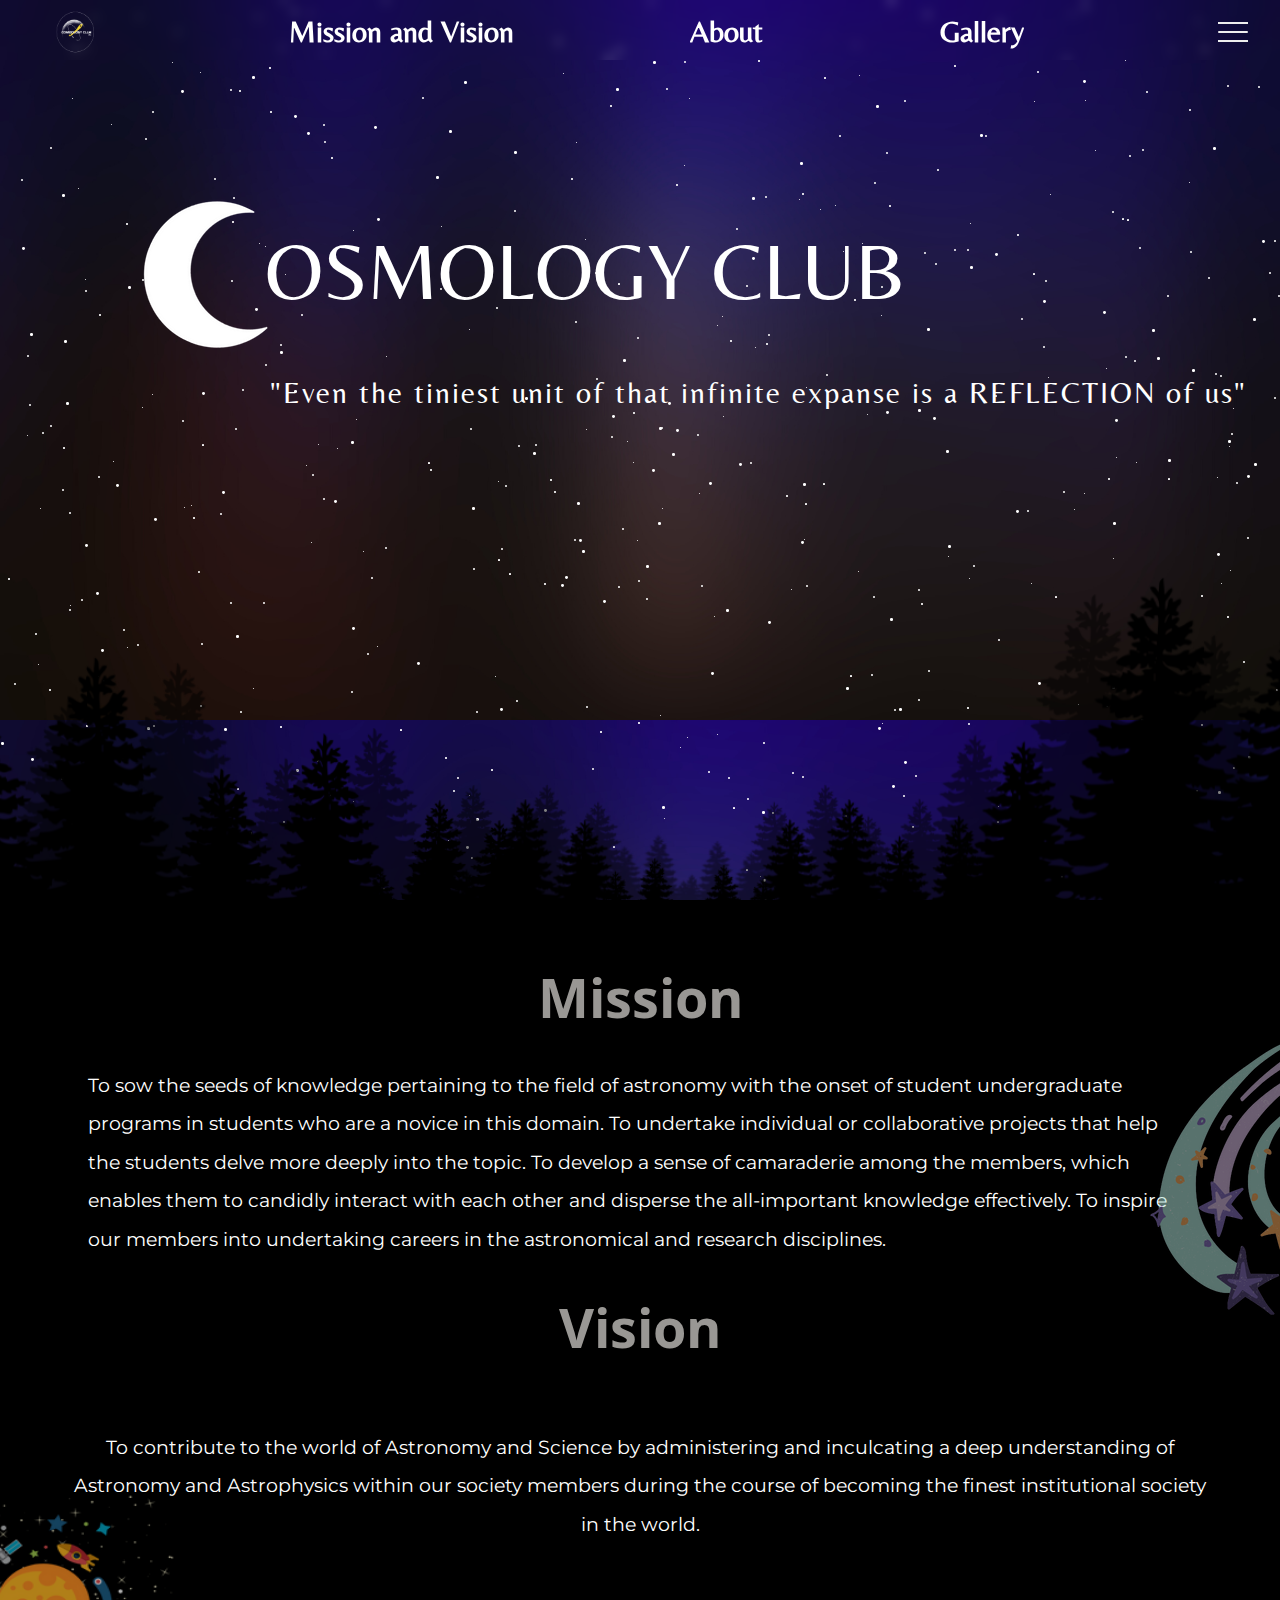
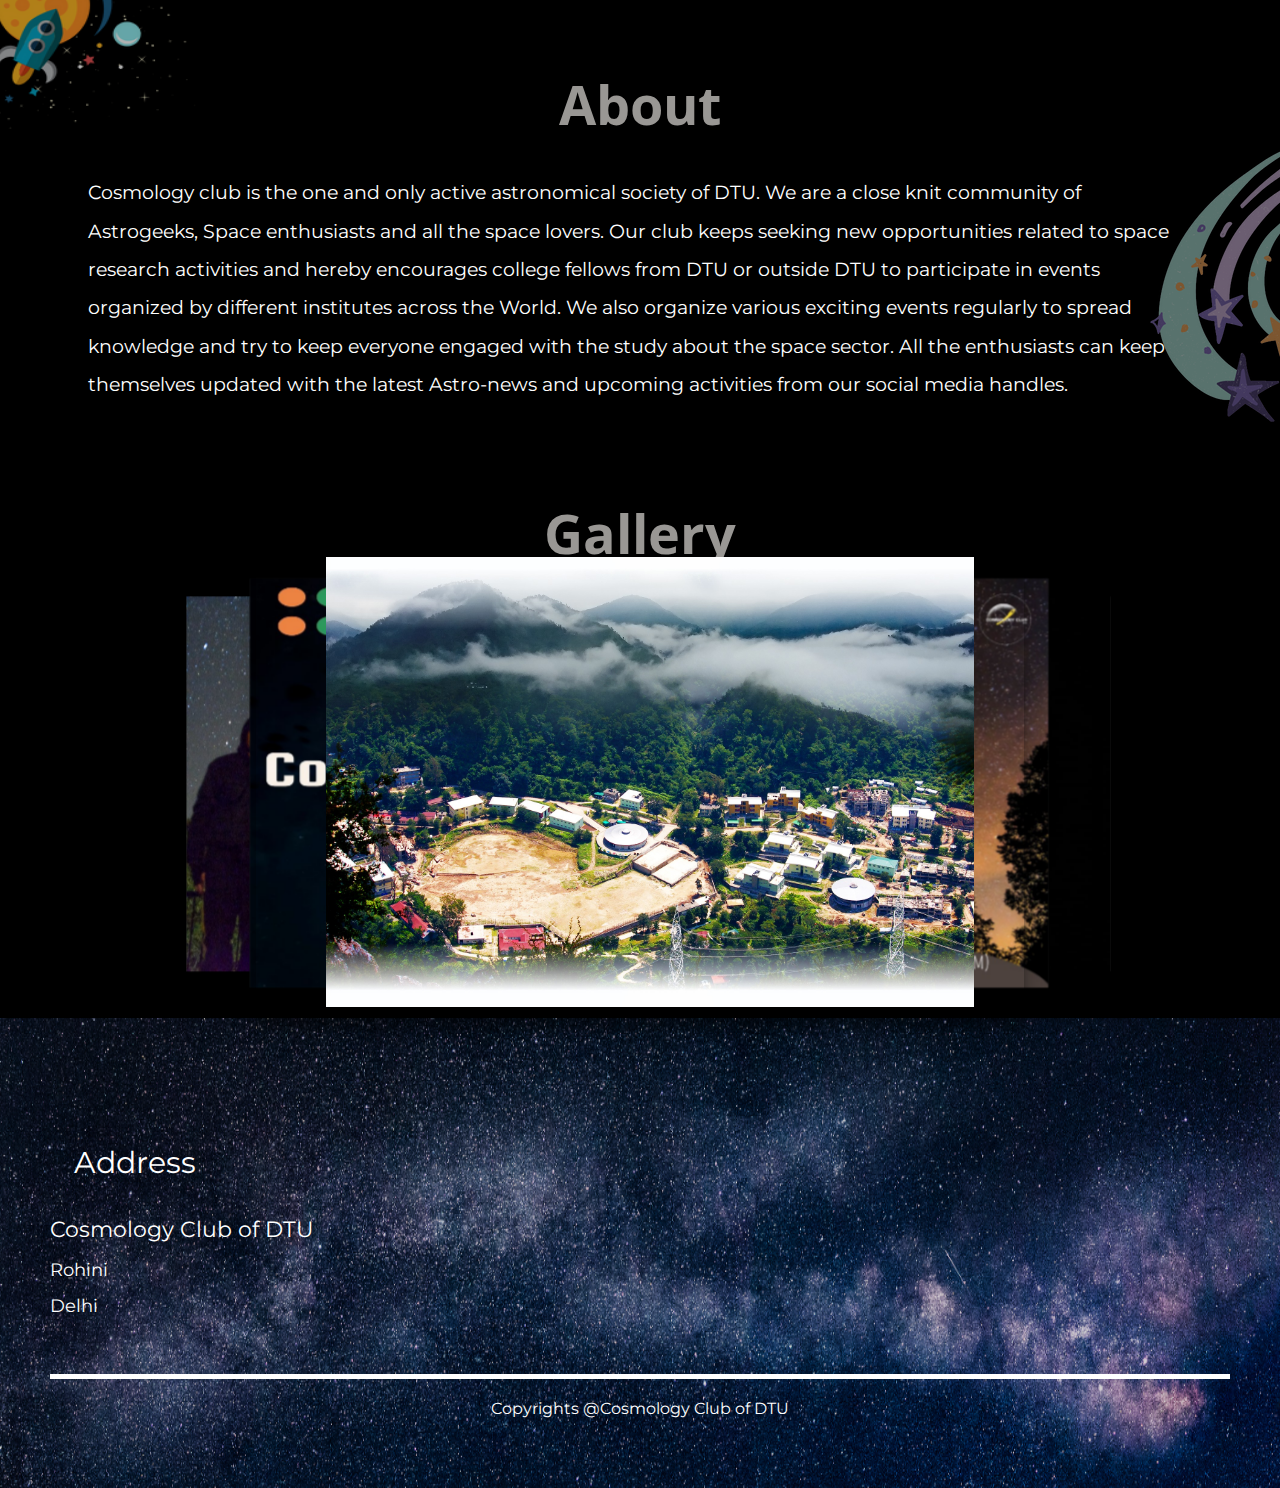
==== index.html @ 3a29d408 "Made Events Page Responsive" ====
<!DOCTYPE html>

<html lang="en">

<head>
  <meta charset="UTF-8" />
  <meta http-equiv="X-UA-Compatible" content="IE=edge" />
  <meta name="viewport" content="width=device-width, initial-scale=1.0" />
  <title>Home Page</title>
  <link rel="stylesheet" href="home.css" />
  <link rel="stylesheet" href="css/rocket.css" />
  <link rel="stylesheet" href="https://cdnjs.cloudflare.com/ajax/libs/font-awesome/6.0.0-beta3/css/all.min.css"
    integrity="sha512-Fo3rlrZj/k7ujTnHg4CGR2D7kSs0v4LLanw2qksYuRlEzO+tcaEPQogQ0KaoGN26/zrn20ImR1DfuLWnOo7aBA=="
    crossorigin="anonymous" referrerpolicy="no-referrer" />
  <link rel="stylesheet" href="css/hover.css" />
  <link rel="stylesheet" href="css/gallery.css" />
</head>

<body>
  <div class="navbar">
    <div class="menu">
      <img class="image" src="images/logo.png" alt="" />
      <ul class="subnav s1" id="primary">
        <li><a href="#MAV">Mission and Vision</a></li>
      </ul>
      <ul class="subnav s2" id="primary">
        <li><a href="#About">About</a></li>
      </ul>
      <ul class="subnav s3" id="primary">
        <li><a href="#gallery">Gallery</a></li>
      </ul>
      <a href="#Winnners" class="subnav s4">
        <ul class="subnav s4" id="primary">
          <li><a href="#Winners">Winners</a></li>
        </ul>
      </a>
      <div class="hamburger-menu">
        <div class="bar"></div>
      </div>
    </div>
  </div>


  <div class="container">
    <div class="main-container">
      <div class="main">
        <!-- Header -->

        <header>
          <div class="overlay">
            <div class="inner">
              <div class="scene">
                <div class="moon">
                  <div class="innerbox">
                    <img src="images/moon.png" class="moonimg" />
                    <div class="name">OSMOLOGY CLUB</div>
                  </div>
                  <div class="tagline">
                    "Even the tiniest unit of that infinite expanse is a
                    <span>REFLECTION</span> of us"
                  </div>
                </div>
                <img src="images/forest.png" class="forest" />
              </div>
            </div>
          </div>
        </header>

        <div class="mainbody">
          <!-- Mission and Vision -->
          <div class="MAV" id="MAV">
            <div class="mav-container">
              <div class="Mission">
                <center>
                  <h1 class="H1">Mission</h1>
                </center>
                <div class="outer">
                  <div class="star-trails">
                    <img src="images/Star Trails.png" />
                  </div>
                  <div class="structure">
                    <div class="row1">
                      <p>
                        To sow the seeds of knowledge pertaining to the field
                        of astronomy with the onset of student undergraduate
                        programs in students who are a novice in this domain.
                        To undertake individual or collaborative projects that
                        help the students delve more deeply into the topic. To
                        develop a sense of camaraderie among the members,
                        which enables them to candidly interact with each
                        other and disperse the all-important knowledge
                        effectively. To inspire our members into undertaking
                        careers in the astronomical and research disciplines.
                      </p>
                    </div>
                  </div>
                </div>
              </div>
              <div class="Vision">
                <center>
                  <h1 class="H1">Vision</h1>
                </center>
                <div class="outer">
                  <div class="system">
                    <img src="images/system.png" />
                  </div>
                  <div class="structure">
                    <div class="row1">
                      <p>
                        <center class="vision-p">
                          To contribute to the world of Astronomy and Science
                          by administering and inculcating a deep
                          understanding of Astronomy and Astrophysics within
                          our society members during the course of becoming
                          the finest institutional society in the world.
                        </center>
                      </p>
                    </div>
                  </div>
                </div>
              </div>
            </div>
          </div>

          <!-- About -->

          <div id="About" class="about">
            <center>
              <h1 class="H1">About</h1>
            </center>

            <div class="outer">
              <div class="star-trails">
                <img src="images/Star Trails.png" alt="" />
              </div>
              <div class="structure">
                <div class="row1">
                  <p>
                    Cosmology club is the one and only active astronomical
                    society of DTU. We are a close knit community of
                    Astrogeeks, Space enthusiasts and all the space lovers.
                    Our club keeps seeking new opportunities related to space
                    research activities and hereby encourages college fellows
                    from DTU or outside DTU to participate in events organized
                    by different institutes across the World. We also organize
                    various exciting events regularly to spread knowledge and
                    try to keep everyone engaged with the study about the
                    space sector. All the enthusiasts can keep themselves
                    updated with the latest Astro-news and upcoming activities
                    from our social media handles.
                  </p>
                </div>
              </div>
            </div>
          </div>

          <!-- Gallery -->
          <div class="gallery" id="gallery">
            <center>
              <h1 class="H1">Gallery</h1>
            </center>
            <section id="slider">
              <input type="radio" name="slider" id="s1" />
              <input type="radio" name="slider" id="s2" />
              <input type="radio" name="slider" id="s3" checked />
              <input type="radio" name="slider" id="s4" />
              <input type="radio" name="slider" id="s5" />
              <input type="radio" name="slider" id="s6" />

              <label for="s1" id="slide1">
                <div class="img-container">
                  <div class="box">
                    <img src="images/groupMembers.jpg" height="100%" width="100%" />
                    <div class="content">
                      <div class="wrap">
                        <a href="events.html#skyGrazing" style="text-decoration: none; color:white">
                          <h1>Night Sky Excursion</h1>
                          <p>
                            The club organized a night sky excursion to Sariska.
                          </p>
                        </a>
                      </div>
                    </div>
                  </div>
                </div>
              </label>
              <label for="s2" id="slide2">
                <a>
                  <div class="img-container">
                    <div class="box">
                      <img src="images/cosmicConclave.jpg" height="100%" width="100%" />

                      <div class="content">

                        <div class="wrap">
                          <a href="events.html#past" style="text-decoration: none; color:white">
                            <h1>Cosmic Conclave</h1>
                            <p>
                              A 2 day event that was organized by the club to gather space lovers on the same line, to
                              do various activities for fun. And it also aimed to provide an open window for interaction
                              with researchers in this field to do the exchange of thoughts with each other.
                            </p>
                          </a>
                        </div>

                      </div>
                    </div>
                  </div>
              </label>
              <label for="s3" id="slide3">
                <div class="img-container">
                  <div class="box">
                    <img src="images/estrella.jpg" height="100%" width="100%" />
                    <div class="content">
                      <div class="wrap">
                        <a href="achievements.html" style="text-decoration: none; color:white">
                          <h1>ASTRAX 2021 IIT MANDI</h1>
                          <ul>
                            <li>
                              <p>
                                Sunistha Nangal secured First rank in Estrella, a blog writing competition of Astrax
                                2021.
                              </p>
                            </li>
                            <li>
                              <p>
                                Parth Singh was second runner up in Shootong Star, a photography competition of Astrax
                                2021.
                              </p>
                            </li>
                          </ul>
                        </a>
                      </div>
                    </div>
                  </div>
                </div>
              </label>
              <label for="s4" id="slide4">
                <div class="img-container">
                  <div class="box">
                    <img src="images/astraLens.jpg" height="100%" width="100%" />
                    <div class="content">
                      <div class="wrap">
                        <a href="events.html#current" style="text-decoration: none; color:white">
                          <h1>Astra Lens</h1>
                          <p>
                            A photography competition in which 200 students participated from 30 different colleges
                            across country.
                          </p>
                        </a>
                      </div>
                    </div>
                  </div>
                </div>
              </label>
              <label for="s5" id="slide5">
                <div class="img-container">
                  <div class="box">
                    <img src="images/moonbanner.jpg#moon" height="100%" width="100%" />
                    <div class="content">
                      <div class="wrap">
                        <a href="archive.html" style="text-decoration: none; color:white">
                          <h1>Archive</h1>
                          <p>
                            Take a look at our amazing clicks from our lens.
                          </p>
                        </a>
                      </div>
                    </div>
                  </div>
                </div>
              </label>

              <!-- <label for="s6" id="slide6">
                <div class="img-container">
                  <div class="box">
                    <img src="images/groupMembers.jpg" height="100%" width="100%" />
                    <div class="content">
                      <div class="wrap">
                        <a href="events.html#skyGrazing" style="text-decoration: none; color:white">
                          <h1>Night Sky</h1>
                          <p>
                            The club organized a night sky excursion to Sariska.
                          </p>
                        </a>
                      </div>
                    </div>
                  </div>
                </div>
              </label> -->

            </section>
          </div>
          <!-- Winners -->

          <div class="winners"></div>

          <!-- Footer -->

          <footer>
            <div class="foot">
              <div class="ftext">
                <a href="#location" style="color: #fff" target="_blank"><i class="fas fa-map-marker-alt fa-2x"></i></a>
                &nbsp;&nbsp; Address
                <div class="fhead">Cosmology Club of DTU</div>
                <div class="fsub">Rohini</div>
                <div class="fsub">Delhi</div>
              </div>
              <div class="Icons">
                <span>
                  <a href="mailto:cosmologyclub.dtu.ac.in" target="_blank" style="color: #fff"><i
                      class="far fa-envelope fa-3x"></i></a>
                  &nbsp; &nbsp;
                  <a href="https://discord.gg/2N8pTMVm" target="_blank" style="color: #fff"><i
                      class="fab fa-discord fa-3x"></i></a>
                  &nbsp; &nbsp;
                  <a href="https://chat.whatsapp.com/DXLnh8uiLU25kd8igDD0EN" target="_blank" style="color: #fff"><i
                      class="fab fa-whatsapp fa-3x"></i></a>
                  &nbsp; &nbsp;
                  <a href="https://www.linkedin.com/company/celestial-flare/" target="_blank" style="color: #fff"><i
                      class="fab fa-linkedin fa-3x"></i></a>
                  &nbsp; &nbsp;
                  <a href="https://www.instagram.com/cosmologyclub.dtu/" target="_blank" style="color: #fff"><i
                      class="fab fa-instagram fa-3x"></i></a>
                </span>
              </div>
            </div>
            <div class="endtext">
              <center>Copyrights @Cosmology Club of DTU</center>
            </div>
          </footer>
        </div>
      </div>
      <div class="shadow one"></div>
      <div class="shadow two"></div>
    </div>

    <div class="links">
      <ul>
        <li>
          <a href="#" class="home">Home</a>
        </li>
        <li>
          <a href="events.html">Events</a>
        </li>
        <li>
          <a href="achievements.html">Achievements</a>
        </li>

        <li>
          <a href="archive.html">Archive</a>
        </li>
        <li>
          <a href="team.html" class="team">Team</a>
        </li>
      </ul>
    </div>
  </div>

  <script src="js/home.js"></script>
  <script src="js/script.js"></script>
  <script src="js/gallery.js"></script>
</body>

</html>
---- home.css ----
@import url("https://fonts.googleapis.com/css2?family=Montserrat:ital,wght@0,100;0,200;0,300;0,400;0,500;0,600;0,700;0,800;0,900;1,100;1,200;1,300;1,400;1,500;1,600;1,700;1,800;1,900&display=swap");
@import url("https://fonts.googleapis.com/css2?family=Belleza&family=Montserrat:ital,wght@0,100;0,200;0,300;0,400;0,500;0,600;0,700;0,800;0,900;1,100;1,200;1,300;1,400;1,500;1,600;1,700;1,800;1,900&display=swap");
@import url("https://fonts.googleapis.com/css2?family=Open+Sans:wght@800&display=swap");
@import url("https://fonts.googleapis.com/css2?family=Montserrat:wght@500&family=Open+Sans:wght@800&display=swap");
* {
  margin: 0;
  padding: 0;
  box-sizing: border-box;
  scroll-behavior: smooth;
}

body {
  font-family: "Montserrat", sans-serif;
}

.container {
  min-height: 100%;
  width: 100%;
  background-color: #1b033b;
  background-image: linear-gradient(135deg, #1a0333 0%, #180525 74%);
  overflow-x: hidden;
  transform-style: preserve-3d;
}

.hamburger-menu {
  height: 4rem;
  width: 3rem;
  cursor: pointer;
  display: flex;
  align-items: center;
  justify-content: flex-end;
  grid-column: span 1;
}

.bar {
  width: 1.9rem;
  height: 1.5px;
  border-radius: 2px;
  background-color: #eee;
  transition: 0.5s;
  position: relative;
}

.bar:before,
.bar:after {
  content: "";
  position: absolute;
  width: inherit;
  height: inherit;
  background-color: #eee;
  transition: 0.5s;
}

.bar:before {
  transform: translateY(-9px);
}

.bar:after {
  transform: translateY(9px);
}

.main {
  position: relative;
  width: 100%;
  left: 0;
  z-index: 5;
  overflow: hidden;
  transform-origin: left;
  transform-style: preserve-3d;
  transition: 0.5s;
}

header {
  min-height: 100vh;
  width: 100%;
  position: relative;
}

.overlay {
  position: absolute;
  width: 100%;
  height: 100%;
  top: 0;
  left: 0;
  background-color: rgba(26, 3, 37, 0.089);
  display: flex;
  justify-content: center;
  align-items: center;
}

/* Navbar */

.subnav {
  font-size: 23px;
  font-family: "Montserrat";
  text-decoration: none;
  color: #fff;
}

.s4{
  display: none;
}

.navbar {
  position: fixed;
  top: 0;
  left: 0;
  width: 100%;
  z-index: 10;
  height: 60px;
  -webkit-backdrop-filter: blur(6px);
  backdrop-filter: blur(6px);
}

.menu {
  width: 100%;
  padding: 0rem 2rem;
  margin: auto;
  display: flex;
  justify-content: space-between;
  align-items: center;
  color: #fff;
}

.image {
  width: 5rem;
  height: 3rem;
}

/* Navbar Finished */

/* 
.navbar.abt .s2 {
    font-weight: 600;
    text-decoration: underline;
} */

/* MAV toggle  */

/* 
.navbar.mav .s1 {
    font-weight: 600;
    text-decoration: underline;
} */

/* MAV toggle finished */

/* Tagline part */

.scene {
  position: relative;
  width: 100vw;
  height: 100vh;
  background-image: url("images/bg\ \(1\).png");
  background-size: 100%;
  background-attachment: fixed;
  overflow: hidden;
}

.innerbox {
  display: flex;
}

.moon {
  display: flex;
  flex-direction: column;
  position: absolute;
  top: 175px;
  left: 120px;
}

.moonimg {
  z-index: 1000;
  animation-name: moon;
  animation-duration: 6s;
  animation-iteration-count: infinite;
}

.name {
  position: relative;
  top: 50px;
  left: -55px;
  font-size: 80px;
  color: #fff;
  font-family: "Belleza", cursive;
}

.tagline {
  position: relative;
  left: 150px;
  color: #fff;
  font-family: "Belleza", cursive;
  font-size: 30px;
  letter-spacing: 2px;
}

.forest {
  position: absolute;
  bottom: -130px;
  left: 0;
  width: 100%;
  z-index: 1000;
  transform: scale(1.2);
}

.scene i {
  position: absolute;
  background: #fff;
  border-radius: 50%;
  animation: animate linear infinite;
}

@keyframes animate {
  0% {
    opacity: 0;
    transform: translateY(0);
  }
  10%,
  90% {
    opacity: 1;
  }
  100% {
    opacity: 0;
    transform: translateY(-100px);
  }
}

@keyframes moon {
  25% {
    transform: rotateZ(15deg);
  }
  75% {
    transform: rotateZ(-15deg);
  }
}

/* Tagline part finish */

/* Mission and Vission */

.MAV {
  width: 100%;
  height: 100%;
  background-color: #000;
  color: #fff;
}

.Mission {
  padding-top: 60px;
}

.Vision {
  /* padding-top: 60px; */
}

.structure {
  width: 100vw;
  display: flex;
  flex-direction: column;
  align-items: center;
  padding-bottom: 0px;
}

.star-trails {
  position: absolute;
  opacity: 0.5;
  right: -70px;
}

.system {
  position: absolute;
  opacity: 0.7;
  left: -100px;
  bottom: 1325px;
}

.system img{
    width: 300px;
    height: 300px;
}

.row1 {
  font-family: "belleza", cursive;
  font-size: 1.2rem;
  padding: 0rem 3.5rem;
}


.img2 {
  width: 300px;
  height: 300px;
  margin: 50px 150px;
}

.H1 {
  font-family: "Open Sans", sans-serif;
  font-size: 54px;
  color: #999794;
}

.H2 {
  font-family: "Montserrat", sans-serif;
  font-family: "Open Sans", sans-serif;
}

.a1,
.a2 {
  width: 300px;
  height: 300px;
}

.a1 {
  transform: rotateZ(25deg) translate(100px, -60px);
}

.a2 {
  transform: rotateZ(-25deg) translate(-150px, -40px);
}

/* Mission and Vision Finish */

/* About */

.about{
    background-color: #000;
    color: white;
    padding-top: 60px;
}

/* About Finish */

/* Gallery */

.gallery{
    background-color: #000;
    color: white;
    padding-top: 60px;
}

/* Gallery Finish */

/* Winners */

/* Winners Finish */

/* Footer */

footer {
  background-image: url("images/space.png");
  background-size: 100vw 100%;
  color: #fff;
  padding: 50px;
}

.foot {
  display: flex;
  justify-content: space-between;
  border-bottom: solid 5px #fff;
}

.Icons {
  margin: 40px 0px;
}

.ftext {
  margin: 50px 0px;
  font-size: 30px;
  line-height: 3;
}

.fhead {
  font-size: 22px;
  line-height: 2;
}

.fsub {
  font-size: 18px;
  line-height: 2;
}

.endtext {
  padding: 20px 0px;
}

/* Footer Finish */

p {
  padding: 2rem 2rem;
  line-height: 2;
  font-family: "Montserrat", sans-serif;
}

.vision-p{
    padding: 0rem 1rem;
    line-height: 2;
    font-family: "Montserrat", sans-serif;
    text-align: center;
}

p span {
  font-weight: 600;
}

.btn {
  margin-top: 1rem;
  padding: 0.6rem 1.8rem;
  background-color: #1179e7;
  border: none;
  border-radius: 25px;
  color: #fff;
  text-transform: uppercase;
  cursor: pointer;
  text-decoration: none;
}

.navbar.active .bar {
  transform: rotate(360deg);
  background-color: transparent;
}

.navbar.active .bar:before {
  transform: translateY(0) rotate(45deg);
}

.navbar.active .bar:after {
  transform: translateY(0) rotate(-45deg);
}

.navbar.active .subnav {
  display: none;
}

.container.active .main {
  animation: main-animation 0.5s ease;
  cursor: pointer;
  transform: perspective(1300px) rotateY(20deg) translateZ(310px) scale(0.5);
}

.container.active .main .mainbody {
  display: none;
}

@keyframes main-animation {
  from {
    transform: translate(0);
  }
  to {
    transform: perspective(1300px) rotateY(20deg) translateZ(310px) scale(0.5);
  }
}

.links {
  position: absolute;
  width: 30%;
  right: 0;
  top: 0;
  height: 100vh;
  z-index: 2;
  display: flex;
  justify-content: center;
  align-items: center;
}

ul {
  list-style: none;
}

.links a {
  text-decoration: none;
  color: #eee;
  padding: 0.7rem 0;
  display: inline-block;
  font-size: 1.1 rem;
  font-weight: 300;
  text-transform: uppercase;
  letter-spacing: 1px;
  font-family: "montserrat", sans-serif;
  transition: 0.3s;
  opacity: 0;
  transform: translateY(10px);
  animation: hide 0.5s forwards ease;
}

.links a:hover {
  color: #1179e7;
}

.container.active .links a {
  animation: appear 0.5s forwards ease 0.2s;
}

@keyframes appear {
  from {
    opacity: 0;
    transform: translateY(10px);
  }
  to {
    opacity: 1;
    transform: translateY(0);
  }
}

@keyframes hide {
  from {
    opacity: 1;
    transform: translateY(0);
  }
  to {
    opacity: 0;
    transform: translateY(10px);
  }
}

.shadow {
  position: absolute;
  width: 100%;
  height: 100vh;
  top: 0;
  left: 0;
  transform-style: preserve-3d;
  transform-origin: left;
  transition: 0.5s;
  background-color: white;
}

.shadow.one {
  z-index: -1;
  opacity: 0.15;
}

.shadow.two {
  z-index: -2;
  opacity: 0.1;
}

.container.active .shadow.one {
  animation: shadow-one 0.6s ease-out;
  transform: perspective(1300px) rotateY(20deg) translateZ(215px) scale(0.5);
}

@keyframes shadow-one {
  0% {
    transform: translate(0);
  }
  5% {
    transform: perspective(1300px) rotateY(20deg) translateZ(310px) scale(0.5);
  }
  100% {
    transform: perspective(1300px) rotateY(20deg) translateZ(215px) scale(0.5);
  }
}

.container.active .shadow.two {
  animation: shadow-two 0.6s ease-out;
  transform: perspective(1300px) rotateY(20deg) translateZ(120px) scale(0.5);
}

@keyframes shadow-two {
  0% {
    transform: translate(0);
  }
  20% {
    transform: perspective(1300px) rotateY(20deg) translateZ(310px) scale(0.5);
  }
  100% {
    transform: perspective(1300px) rotateY(20deg) translateZ(120px) scale(0.5);
  }
}

.container.active .main:hover + .shadow.one {
  transform: perspective(1300px) rotateY(20deg) translateZ(230px) scale(0.5);
}

.container.active .main:hover {
  transform: perspective(1300px) rotateY(20deg) translateZ(340px) scale(0.5);
}

.container1 {
  width: 100%;
  background-color: #fff;
  height: 100vh;
}
---- css/rocket.css ----
.rocket {
    position: fixed;
    bottom: 10px;
    right: 10px;
    z-index: 10000;
}

.rocket .loader {
    width: 100px;
    /*250px */
    height: 100px;
    background: #fff;
    border-radius: 50%;
    position: relative;
    border: 6px solid #fff;
    overflow: hidden;
}

.rocket .loader i {
    background: linear-gradient(0deg, #00bbf9, #f72585, #ffff3f);
    inset: -40px;
    position: absolute;
    animation: bg 1.5s linear infinite;
    z-index: 2;
}

.rocket .loader .shadow1 {
    position: absolute;
    inset: 0;
    z-index: 2;
    border-radius: 50%;
    box-shadow: inset 2px 2px 4px #000 3b, inset -1px -1px 8px #000 3b;
}

.rocket .loader::before {
    content: "";
    position: absolute;
    inset: 10;
    border-radius: 50%;
    z-index: 2;
}

.rocket .loader::after {
    content: "";
    position: absolute;
    background: linear-gradient(0deg, #fff 30%, #70d6ff);
    inset: 10px;
    border-radius: 50%;
    z-index: 3;
    border: 5px solid #fff;
}

.rocket .icons {
    inset: 4px;
    border-radius: 50%;
    position: absolute;
    display: flex;
    justify-content: center;
    align-items: center;
    overflow: hidden;
    z-index: 4;
}

.rocket .icons i.fa-rocket {
    font-size: 2em;
    -webkit-text-stroke: 1px #000;
    color: #ff0081 fa;
    animation: rocket 1s linear infinite;
    position: absolute;
}

.rocket .icons .clouds {
    position: absolute;
    left: -70px;
}

.rocket .icons .clouds i.fa-cloud {
    -webkit-text-stroke: 1px #000;
    font-size: calc(0.8em * var(--i));
    position: absolute;
    color: #fff;
    left: calc(65px * var(--i));
    top: calc(35px * var(--i));
    animation: cloud 1s linear infinite;
    animation-delay: calc(-0.5s * var(--i));
}

@keyframes bg {
    from {
        transform: rotate(0deg);
    }
    to {
        transform: rotate(360deg);
    }
}

@keyframes rocket {
    0%,
    100% {
        transform: translate(0, 0) rotate(-45deg);
    }
    50% {
        transform: translate(0px, -4px) rotate(-45deg);
    }
}

@keyframes cloud {
    from {
        top: calc(-50px * var(--i));
    }
    to {
        top: calc(50px * var(--i));
    }
}
---- css/hover.css ----
@import url("https://fonts.googleapis.com/css2?family=Montserrat:ital,wght@0,100;0,200;0,300;0,400;0,500;0,600;0,700;0,800;0,900;1,100;1,200;1,300;1,400;1,500;1,600;1,700;1,800;1,900&display=swap");
@import url("https://fonts.googleapis.com/css2?family=Belleza&family=Montserrat:ital,wght@0,100;0,200;0,300;0,400;0,500;0,600;0,700;0,800;0,900;1,100;1,200;1,300;1,400;1,500;1,600;1,700;1,800;1,900&display=swap");

#primary li a {
  text-decoration: none;
  
  padding: 5px 0;
  padding-left: 0px;
  font-family: "belleza", cursive;
  font-size: 30px;
  line-height: 1;
  font-weight: 800;
  position: relative;
  z-index: 1;
  text-align: center;
  -webkit-background-clip: text;
  -webkit-text-fill-color: transparent;
  background-image: linear-gradient(to right, #23abd4, #23abd4 50%, #fff 50%);
  background-size: 200% 100%;
  background-position: -100%;
  transition: all 0.3s ease-in-out;
}
#primary li a:before {
  
  content: "";
  width: 0;
  height: 3px;
  bottom: 5px;
  left: 0;
  bottom: -3px;
  z-index: 0;
  position: absolute;
  background: #23abd4;
  transition: all 0.3s ease-in-out;
}
#primary li a:hover {
  background-position: 0%;
}
#primary li a:hover:before {
  width: 100%;
}
---- css/gallery.css ----
@import url("https://fonts.googleapis.com/css2?family=Belleza&family=Montserrat:ital,wght@0,100;0,200;0,300;0,400;0,500;0,600;0,700;0,800;0,900;1,100;1,200;1,300;1,400;1,500;1,600;1,700;1,800;1,900&display=swap");

.img-container {
  position: absolute;
  top: 50%;
  text-align: center;
  transform: translate(0, -50%);
  width: 100%;
  padding: 80px 60px;
  padding-bottom: 100px;
  box-sizing: border-box;
}
.img-container .box {
  position: relative;
  display: inline-block;
  margin: 10px;
  width: 100%;
  height: 450px;
  background: #262626;
  overflow: hidden;
}
.img-container .box img {
  position: relative;
  width: 100%;
  height: 100%;
  transition: 5s;
}
.img-container .box:hover img {
  transform: scale(2);
}

.img-container .box::before,
.container .box::after {
  content: "";
  position: absolute;
  top: 10px;
  left: 10px;
  right: 10px;
  bottom: 10px;
  transition: 1s;
  z-index: 2;
}
.img-container .box::before {
  transform: scale(1, 0);
  border-left: 1px solid #fff;
  border-right: 1px solid #fff;
}
.img-container .box::after {
  transform: scale(0, 1);
  border-top: 1px solid #fff;
  border-bottom: 1px solid #fff;
}
.img-container .box:hover::before,
.container .box:hover::after {
  transform: scale(1, 1);
}

.img-container .box .content {
  position: absolute;
  top: 0;
  left: 0;
  width: 100%;
  height: 100%;
  background: rgba(0, 0, 0, 0);
  display: flex;
  justify-content: center;
  align-items: center;
  transition: 1s;
}
.img-container .box:hover .content {
  background: rgba(0, 0, 0, 0.7);
}
.img-container .box .content .wrap {
  box-sizing: border-box;
  padding: 20px;
  color: #fff;
  z-index: 3;
}
.img-container .box .content .wrap h1 {
  position: relative;
  font-size: 20px;
  margin-bottom: 10px;
  transform: translateY(-80px);
  opacity: 0;
  transition: 1s;
}
.img-container .box:hover .content .wrap h1 {
  transform: translateY(0);
  opacity: 1;
}
.img-container .box .content .wrap p {
  position: relative;
  font-size: 15px;
  transform: translateY(170px);
  opacity: 0;
  transition: 0.5s;
}
.img-container .box:hover .content .wrap p {
  transform: translateY(0px);
  opacity: 1;
}

.img-link{
  text-decoration: none;
  
}

/* Main Rotation */
[type="radio"] {
  display: none;
}

#slider {
  height: 35vw;
  position: relative;
  perspective: 1000px;
  transform-style: preserve-3d;
}

#slider label {
  margin: auto;
  width: 60%;
  height: 100%;
  border-radius: 4px;
  position: absolute;
  left: 0;
  right: 0;
  transition: transform 0.4s ease;
}

#s1:checked ~ #slide4,
#s2:checked ~ #slide5,
#s3:checked ~ #slide1,
#s4:checked ~ #slide2,
#s5:checked ~ #slide3 {
  box-shadow: 0 1px 4px 0 rgba(0, 0, 0, 0.37);
  transform: translate3d(-30%, 0, -200px);
}

#s1:checked ~ #slide5,
#s2:checked ~ #slide1,
#s3:checked ~ #slide2,
#s4:checked ~ #slide3,
#s5:checked ~ #slide4 {
  box-shadow: 0 6px 10px 0 rgba(0, 0, 0, 0.3), 0 2px 2px 0 rgba(0, 0, 0, 0.2);
  transform: translate3d(-15%, 0, -100px);
}

#s1:checked ~ #slide1,
#s2:checked ~ #slide2,
#s3:checked ~ #slide3,
#s4:checked ~ #slide4,
#s5:checked ~ #slide5 {
  box-shadow: 0 13px 25px 0 rgba(0, 0, 0, 0.3), 0 11px 7px 0 rgba(0, 0, 0, 0.19);
  transform: translate3d(0, 0, 0);
}

#s1:checked ~ #slide2,
#s2:checked ~ #slide3,
#s3:checked ~ #slide4,
#s4:checked ~ #slide5,
#s5:checked ~ #slide1 {
  box-shadow: 0 6px 10px 0 rgba(0, 0, 0, 0.3), 0 2px 2px 0 rgba(0, 0, 0, 0.2);
  transform: translate3d(15%, 0, -100px);
}

#s1:checked ~ #slide3,
#s2:checked ~ #slide4,
#s3:checked ~ #slide5,
#s4:checked ~ #slide1,
#s5:checked ~ #slide2 {
  box-shadow: 0 1px 4px 0 rgba(0, 0, 0, 0.37);
  transform: translate3d(30%, 0, -200px);
}
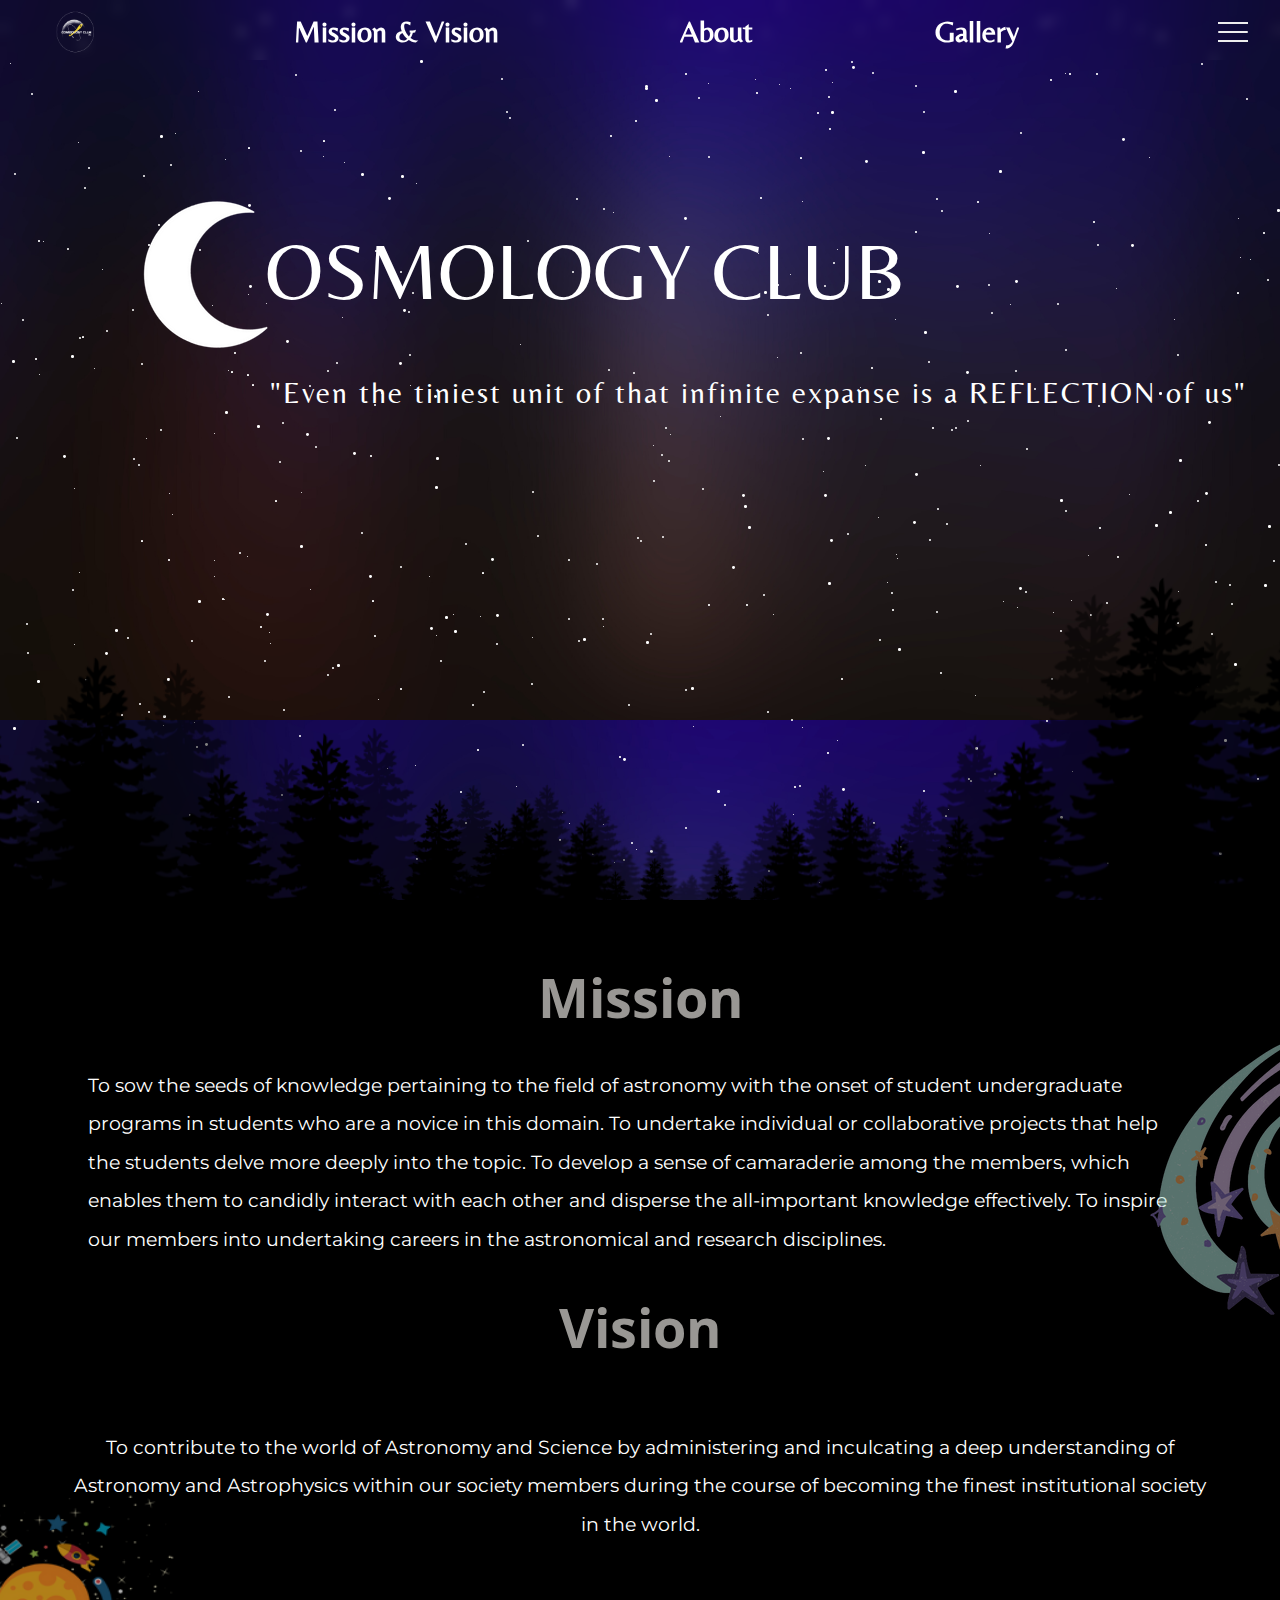
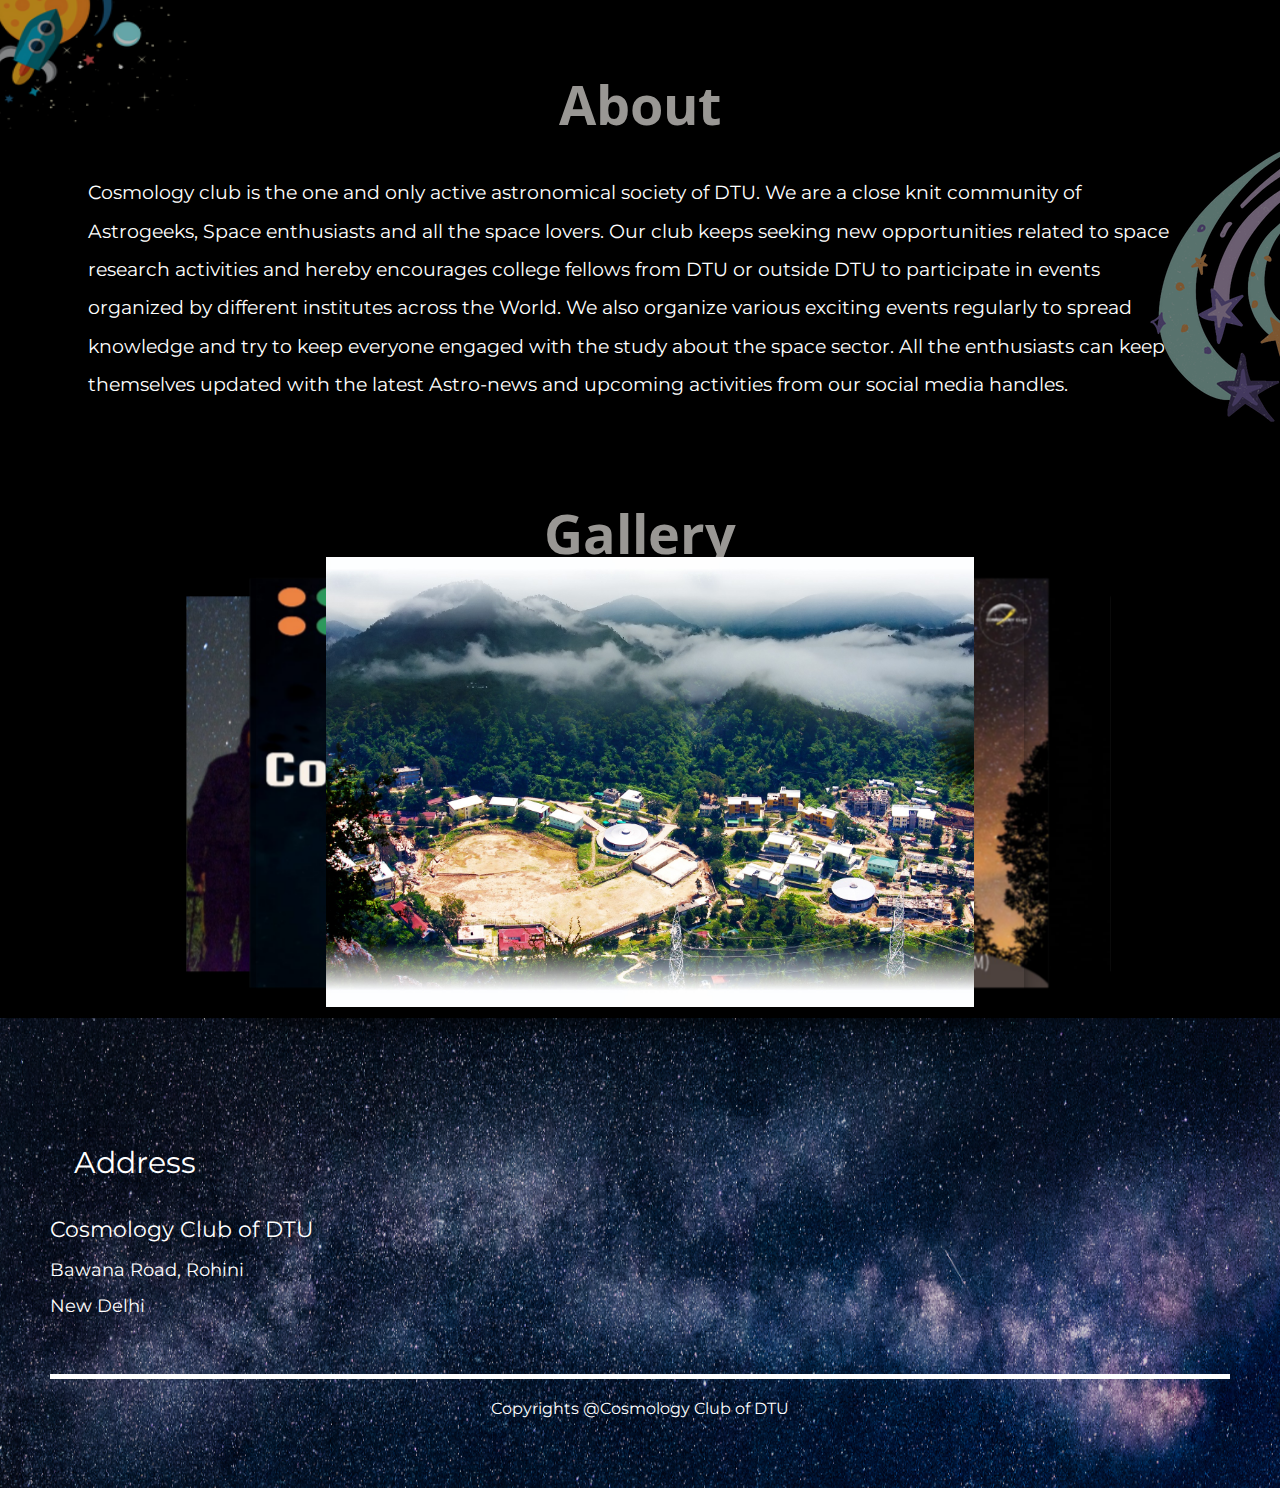
==== commit b17ee607: "Updated Home Page and Keshav pic" ====
--- a/index.html
+++ b/index.html
@@ -21,7 +21,7 @@
     <div class="menu">
       <img class="image" src="images/logo.png" alt="" />
       <ul class="subnav s1" id="primary">
-        <li><a href="#MAV">Mission and Vision</a></li>
+        <li><a href="#MAV">Mission & Vision</a></li>
       </ul>
       <ul class="subnav s2" id="primary">
         <li><a href="#About">About</a></li>
@@ -303,22 +303,19 @@
                 <a href="#location" style="color: #fff" target="_blank"><i class="fas fa-map-marker-alt fa-2x"></i></a>
                 &nbsp;&nbsp; Address
                 <div class="fhead">Cosmology Club of DTU</div>
-                <div class="fsub">Rohini</div>
-                <div class="fsub">Delhi</div>
+                <div class="fsub">Bawana Road, Rohini</div>
+                <div class="fsub">New Delhi</div>
               </div>
               <div class="Icons">
                 <span>
-                  <a href="mailto:cosmologyclub.dtu.ac.in" target="_blank" style="color: #fff"><i
+                  <a href="mailto:cosmologyclubdtu@gmail.com" target="_blank" style="color: #fff"><i
                       class="far fa-envelope fa-3x"></i></a>
                   &nbsp; &nbsp;
-                  <a href="https://discord.gg/2N8pTMVm" target="_blank" style="color: #fff"><i
-                      class="fab fa-discord fa-3x"></i></a>
-                  &nbsp; &nbsp;
-                  <a href="https://chat.whatsapp.com/DXLnh8uiLU25kd8igDD0EN" target="_blank" style="color: #fff"><i
+                  <a href="https://chat.whatsapp.com/FYrl9WK3U7xDLyoPRPrv6x" target="_blank" style="color: #fff"><i
                       class="fab fa-whatsapp fa-3x"></i></a>
                   &nbsp; &nbsp;
-                  <a href="https://www.linkedin.com/company/celestial-flare/" target="_blank" style="color: #fff"><i
-                      class="fab fa-linkedin fa-3x"></i></a>
+                  <a href="https://www.linkedin.com/company/cosmologyclub/posts/?feedView=all" target="_blank"
+                    style="color: #fff"><i class="fab fa-linkedin fa-3x"></i></a>
                   &nbsp; &nbsp;
                   <a href="https://www.instagram.com/cosmologyclub.dtu/" target="_blank" style="color: #fff"><i
                       class="fab fa-instagram fa-3x"></i></a>
--- a/home.css
+++ b/home.css
@@ -2,6 +2,7 @@
 @import url("https://fonts.googleapis.com/css2?family=Belleza&family=Montserrat:ital,wght@0,100;0,200;0,300;0,400;0,500;0,600;0,700;0,800;0,900;1,100;1,200;1,300;1,400;1,500;1,600;1,700;1,800;1,900&display=swap");
 @import url("https://fonts.googleapis.com/css2?family=Open+Sans:wght@800&display=swap");
 @import url("https://fonts.googleapis.com/css2?family=Montserrat:wght@500&family=Open+Sans:wght@800&display=swap");
+
 * {
   margin: 0;
   padding: 0;
@@ -97,7 +98,7 @@
   color: #fff;
 }
 
-.s4{
+.s4 {
   display: none;
 }
 
@@ -215,10 +216,12 @@
     opacity: 0;
     transform: translateY(0);
   }
+
   10%,
   90% {
     opacity: 1;
   }
+
   100% {
     opacity: 0;
     transform: translateY(-100px);
@@ -229,6 +232,7 @@
   25% {
     transform: rotateZ(15deg);
   }
+
   75% {
     transform: rotateZ(-15deg);
   }
@@ -249,10 +253,6 @@
   padding-top: 60px;
 }
 
-.Vision {
-  /* padding-top: 60px; */
-}
-
 .structure {
   width: 100vw;
   display: flex;
@@ -274,9 +274,9 @@
   bottom: 1325px;
 }
 
-.system img{
-    width: 300px;
-    height: 300px;
+.system img {
+  width: 300px;
+  height: 300px;
 }
 
 .row1 {
@@ -321,20 +321,20 @@
 
 /* About */
 
-.about{
-    background-color: #000;
-    color: white;
-    padding-top: 60px;
+.about {
+  background-color: #000;
+  color: white;
+  padding-top: 60px;
 }
 
 /* About Finish */
 
 /* Gallery */
 
-.gallery{
-    background-color: #000;
-    color: white;
-    padding-top: 60px;
+.gallery {
+  background-color: #000;
+  color: white;
+  padding-top: 60px;
 }
 
 /* Gallery Finish */
@@ -390,11 +390,11 @@
   font-family: "Montserrat", sans-serif;
 }
 
-.vision-p{
-    padding: 0rem 1rem;
-    line-height: 2;
-    font-family: "Montserrat", sans-serif;
-    text-align: center;
+.vision-p {
+  padding: 0rem 1rem;
+  line-height: 2;
+  font-family: "Montserrat", sans-serif;
+  text-align: center;
 }
 
 p span {
@@ -444,6 +444,7 @@
   from {
     transform: translate(0);
   }
+
   to {
     transform: perspective(1300px) rotateY(20deg) translateZ(310px) scale(0.5);
   }
@@ -494,6 +495,7 @@
     opacity: 0;
     transform: translateY(10px);
   }
+
   to {
     opacity: 1;
     transform: translateY(0);
@@ -505,6 +507,7 @@
     opacity: 1;
     transform: translateY(0);
   }
+
   to {
     opacity: 0;
     transform: translateY(10px);
@@ -542,9 +545,11 @@
   0% {
     transform: translate(0);
   }
+
   5% {
     transform: perspective(1300px) rotateY(20deg) translateZ(310px) scale(0.5);
   }
+
   100% {
     transform: perspective(1300px) rotateY(20deg) translateZ(215px) scale(0.5);
   }
@@ -559,15 +564,17 @@
   0% {
     transform: translate(0);
   }
+
   20% {
     transform: perspective(1300px) rotateY(20deg) translateZ(310px) scale(0.5);
   }
+
   100% {
     transform: perspective(1300px) rotateY(20deg) translateZ(120px) scale(0.5);
   }
 }
 
-.container.active .main:hover + .shadow.one {
+.container.active .main:hover+.shadow.one {
   transform: perspective(1300px) rotateY(20deg) translateZ(230px) scale(0.5);
 }
 
@@ -580,3 +587,89 @@
   background-color: #fff;
   height: 100vh;
 }
+
+@media (max-width: 600px) {
+  .moon {
+    left: 0;
+    margin-top: 20%;
+  }
+
+  .menu {
+    padding: 0;
+  }
+
+  .menu li a {
+    font-size: 19px !important;
+  }
+
+  .hamburger-menu {
+    padding-right: 10px;
+  }
+
+  .scene {
+    background-image: url("images/bg_mobile.jpg");
+    background-size: cover;
+    background-position: center;
+    background-repeat: no-repeat;
+    height: 100vh;
+    width: 100vw;
+  }
+
+  .moonimg {
+    margin-right: 20px;
+  }
+
+  .tagline {
+    left: 20px;
+    margin-top: 50px;
+    width: 80%;
+    font-size: 1.8rem;
+  }
+
+  .name {
+    font-size: 2.25rem;
+    margin: auto;
+  }
+
+  .row1 {
+    padding: 2rem 2rem;
+    text-align: left;
+  }
+
+  .row1 p {
+    font-size: 1rem;
+    padding: 0;
+  }
+
+  .vision-p {
+    text-align: left;
+    font-size: 1rem;
+    padding: 0;
+  }
+
+  .H1 {
+    font-size: 2.5rem;
+  }
+
+  .image {
+    width: 4rem;
+  }
+
+  footer {
+    padding: 1rem 1rem;
+  }
+
+  .Icons i {
+    display: block;
+  }
+
+  .Icons a {
+    text-decoration: none;
+  }
+
+  .Icons {
+    display: flex;
+    align-items: center;
+    justify-content: space-around;
+  }
+}--- a/css/gallery.css
+++ b/css/gallery.css
@@ -172,3 +172,18 @@
   box-shadow: 0 1px 4px 0 rgba(0, 0, 0, 0.37);
   transform: translate3d(30%, 0, -200px);
 }
+@media (max-width: 600px){
+.gallery label img {
+    transform: scale(1, 1.2);
+  }
+  .gallery {
+    padding-top: 40px;
+    padding-bottom: 100px;
+  }
+  .img-container .box{
+    height:300px;
+  }
+  .gallery .H1{
+    padding-bottom: 100px;
+  }
+}
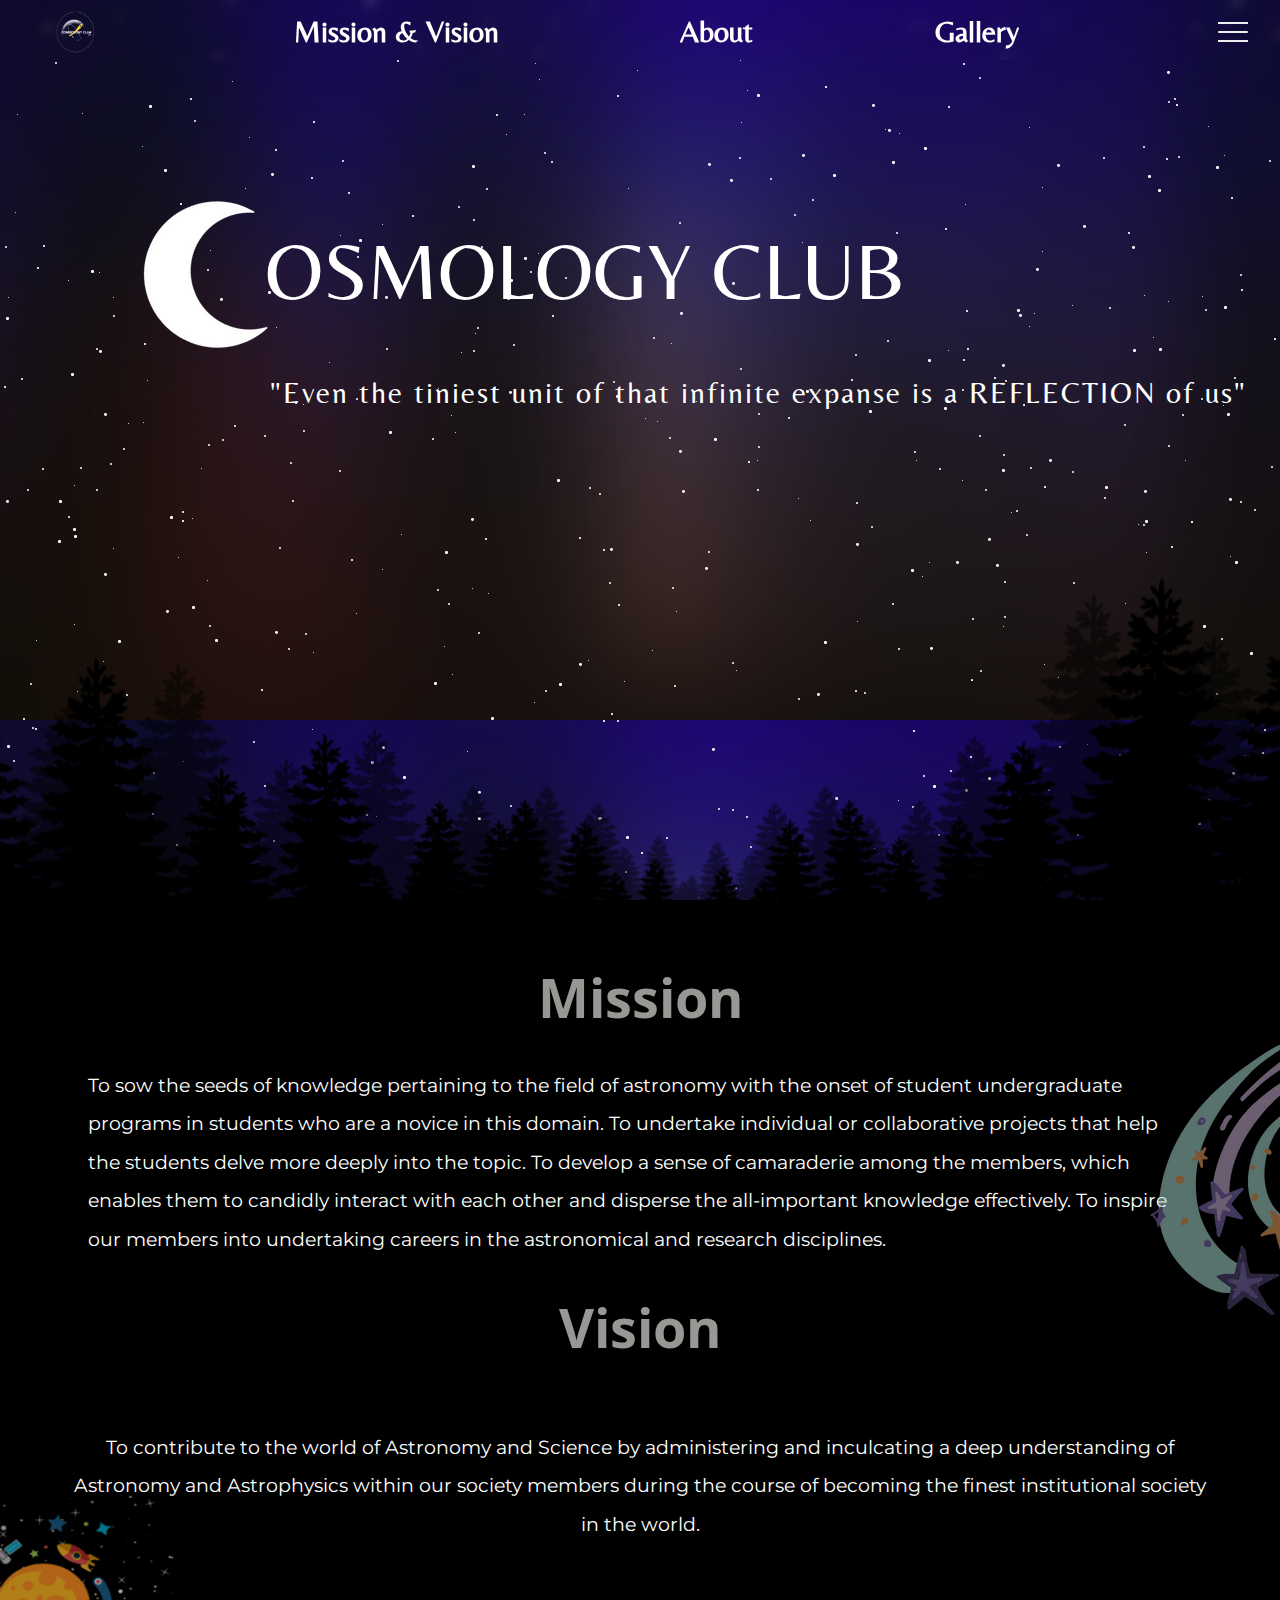
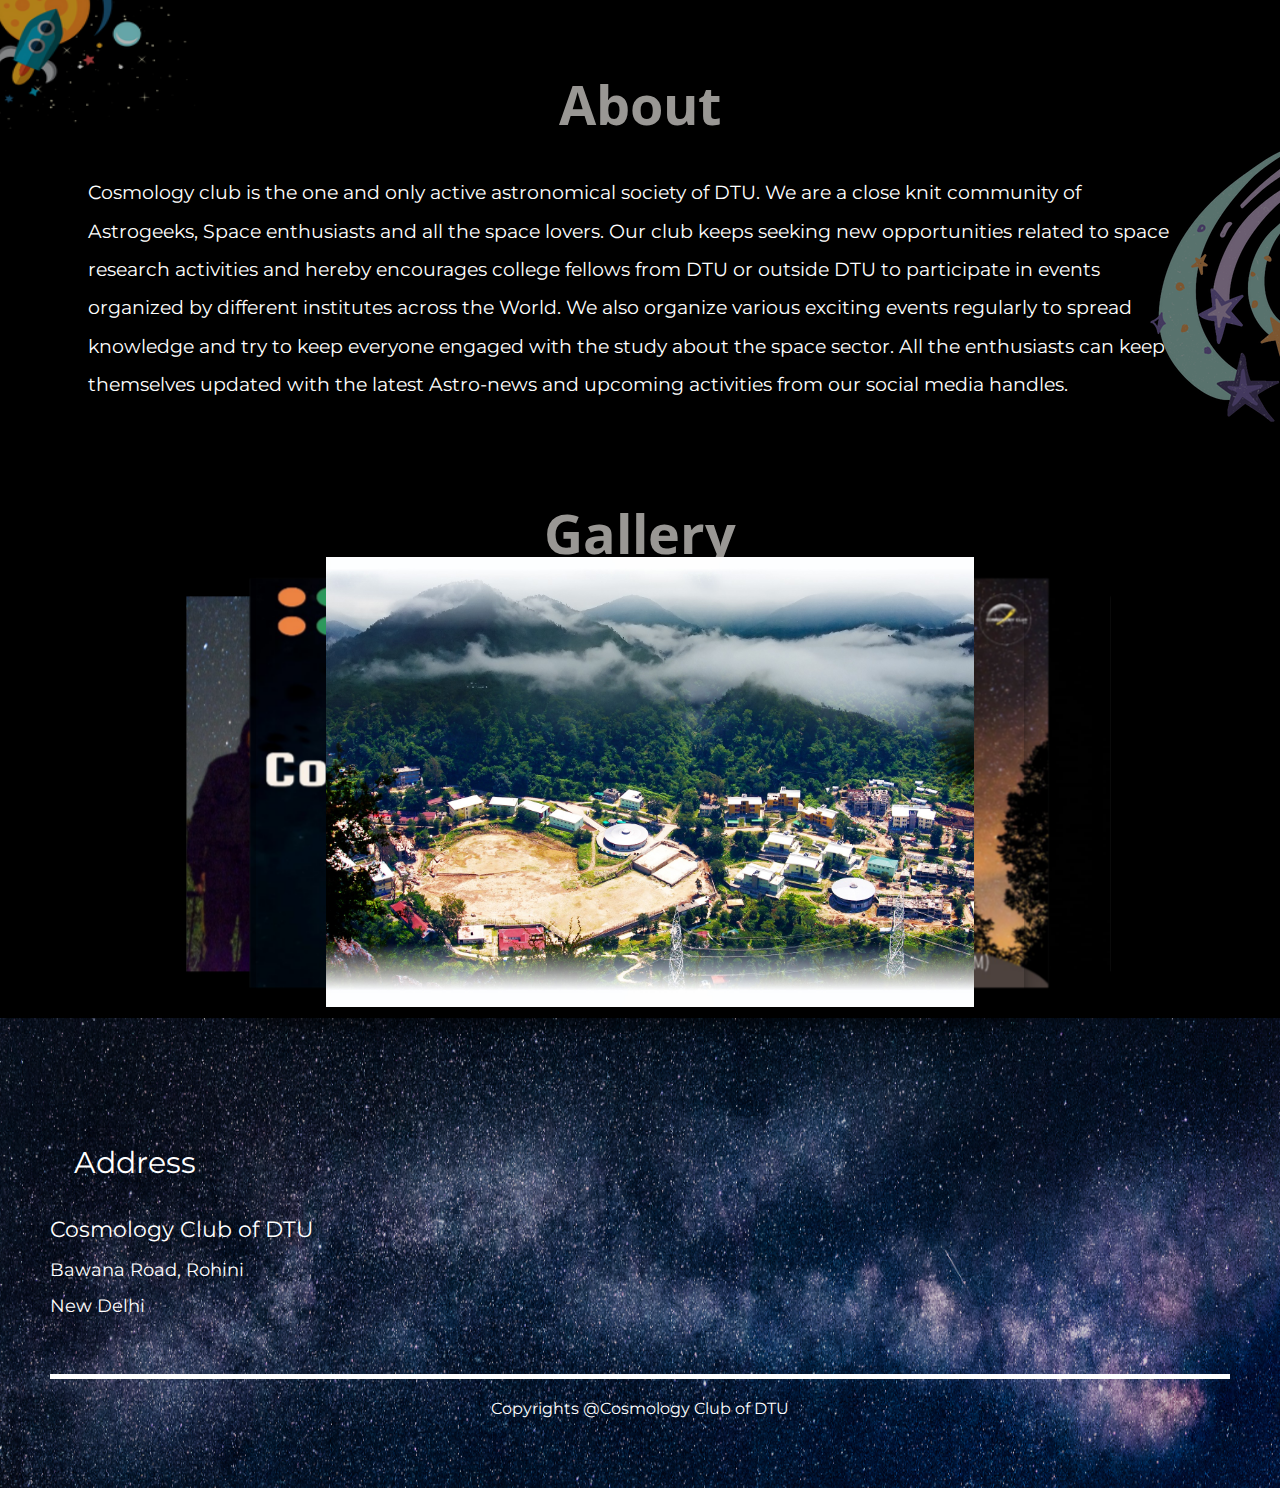
==== commit 60f90cdd: "Updated Current Events and Footer" ====
--- a/index.html
+++ b/index.html
@@ -300,7 +300,10 @@
           <footer>
             <div class="foot">
               <div class="ftext">
-                <a href="#location" style="color: #fff" target="_blank"><i class="fas fa-map-marker-alt fa-2x"></i></a>
+                <a href="https://www.google.com/maps/place/Delhi+Technological+University/@28.7499533,77.1149445,17z/
+                data=!3m1!4b1!4m6!3m5!1s0x390d0138a74f7da7:0xf09fad683c23bd5d!8m2!3d28.7499533!4d
+                77.1175194!16zL20vMGI1ajdq?entry=ttu&g_ep=EgoyMDI1MDIxMi4wIKXMDSoASAFQAw%3D%3D" style="color: #fff"
+                  target="_blank"><i class="fas fa-map-marker-alt fa-2x"></i></a>
                 &nbsp;&nbsp; Address
                 <div class="fhead">Cosmology Club of DTU</div>
                 <div class="fsub">Bawana Road, Rohini</div>
@@ -309,16 +312,16 @@
               <div class="Icons">
                 <span>
                   <a href="mailto:cosmologyclubdtu@gmail.com" target="_blank" style="color: #fff"><i
-                      class="far fa-envelope fa-3x"></i></a>
+                      class="far fa-envelope fa-2x"></i></a>
                   &nbsp; &nbsp;
                   <a href="https://chat.whatsapp.com/FYrl9WK3U7xDLyoPRPrv6x" target="_blank" style="color: #fff"><i
-                      class="fab fa-whatsapp fa-3x"></i></a>
+                      class="fab fa-whatsapp fa-2x"></i></a>
                   &nbsp; &nbsp;
                   <a href="https://www.linkedin.com/company/cosmologyclub/posts/?feedView=all" target="_blank"
-                    style="color: #fff"><i class="fab fa-linkedin fa-3x"></i></a>
+                    style="color: #fff"><i class="fab fa-linkedin fa-2x"></i></a>
                   &nbsp; &nbsp;
                   <a href="https://www.instagram.com/cosmologyclub.dtu/" target="_blank" style="color: #fff"><i
-                      class="fab fa-instagram fa-3x"></i></a>
+                      class="fab fa-instagram fa-2x"></i></a>
                 </span>
               </div>
             </div>
--- a/home.css
+++ b/home.css
@@ -634,11 +634,14 @@
   .row1 {
     padding: 2rem 2rem;
     text-align: left;
+    font-size: 1rem;
   }
 
   .row1 p {
     font-size: 1rem;
     padding: 0;
+    line-height: 1.8;
+    text-align: justify;
   }
 
   .vision-p {
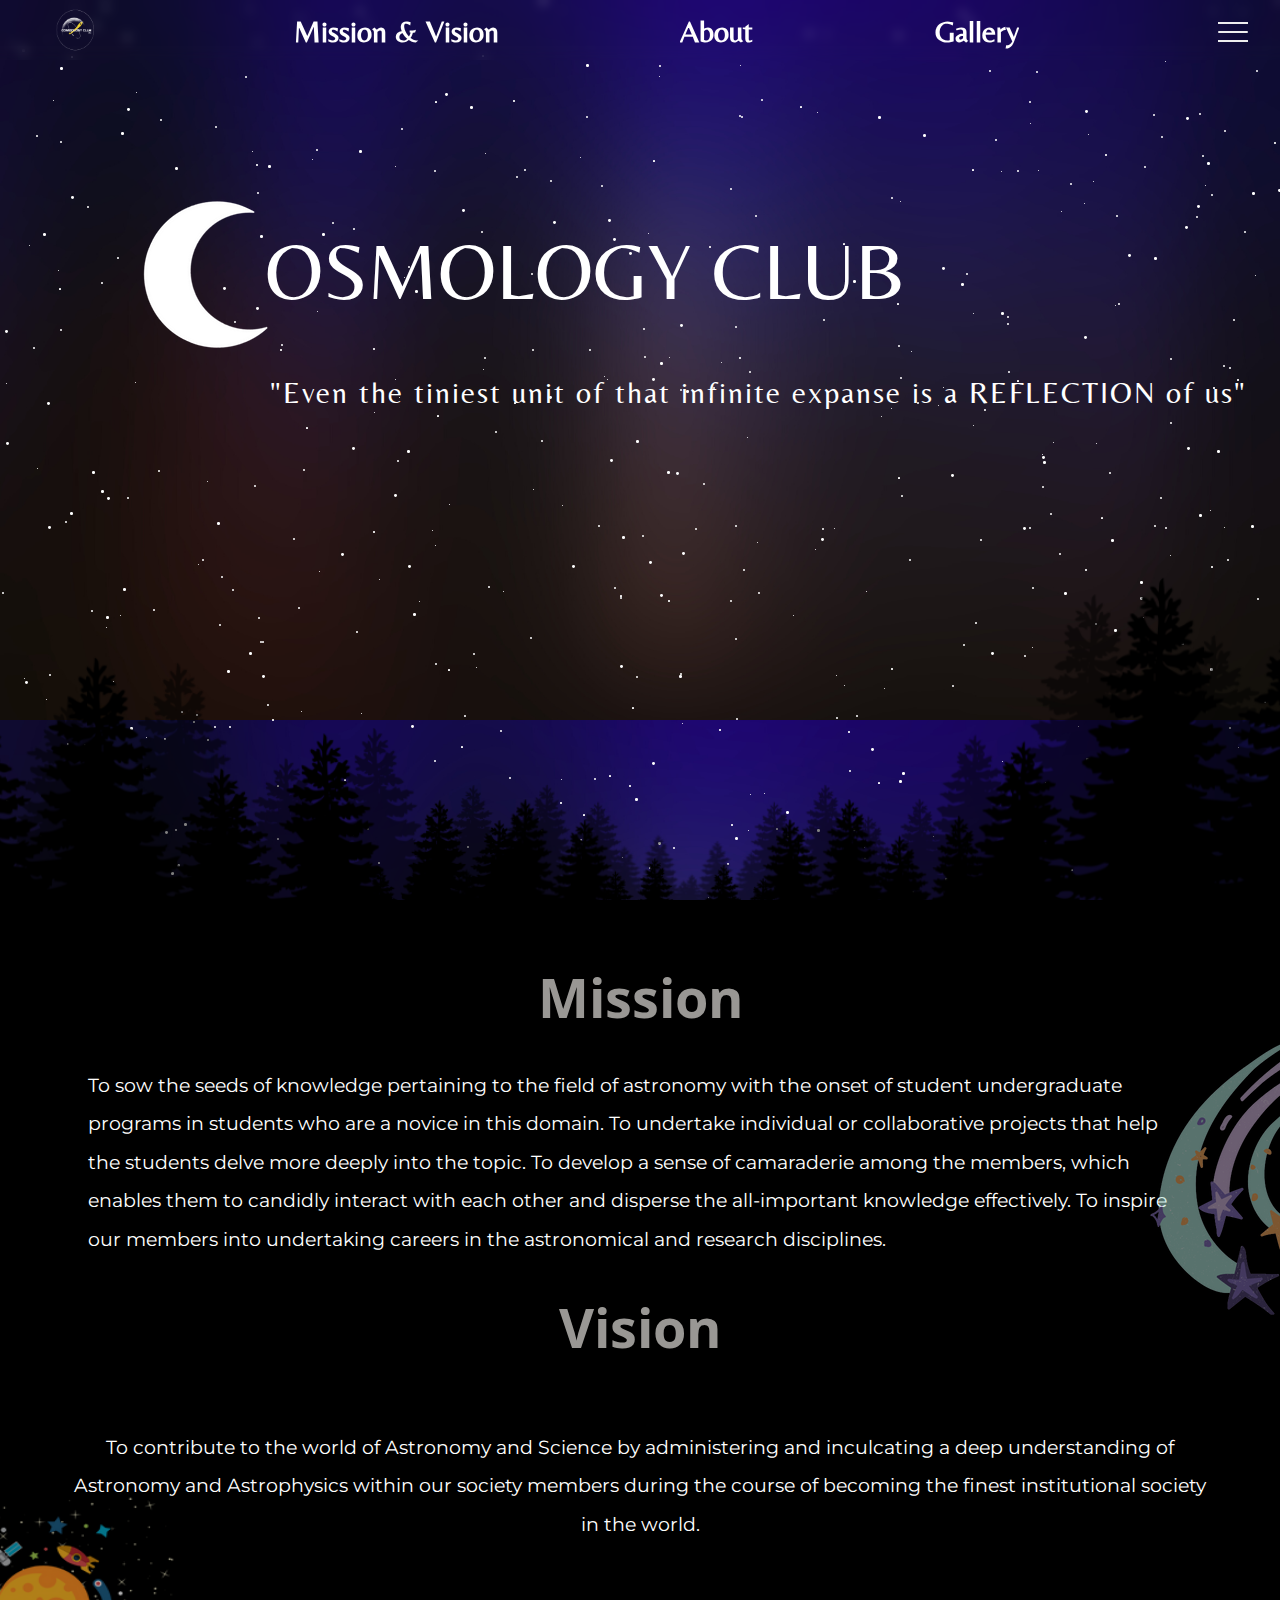
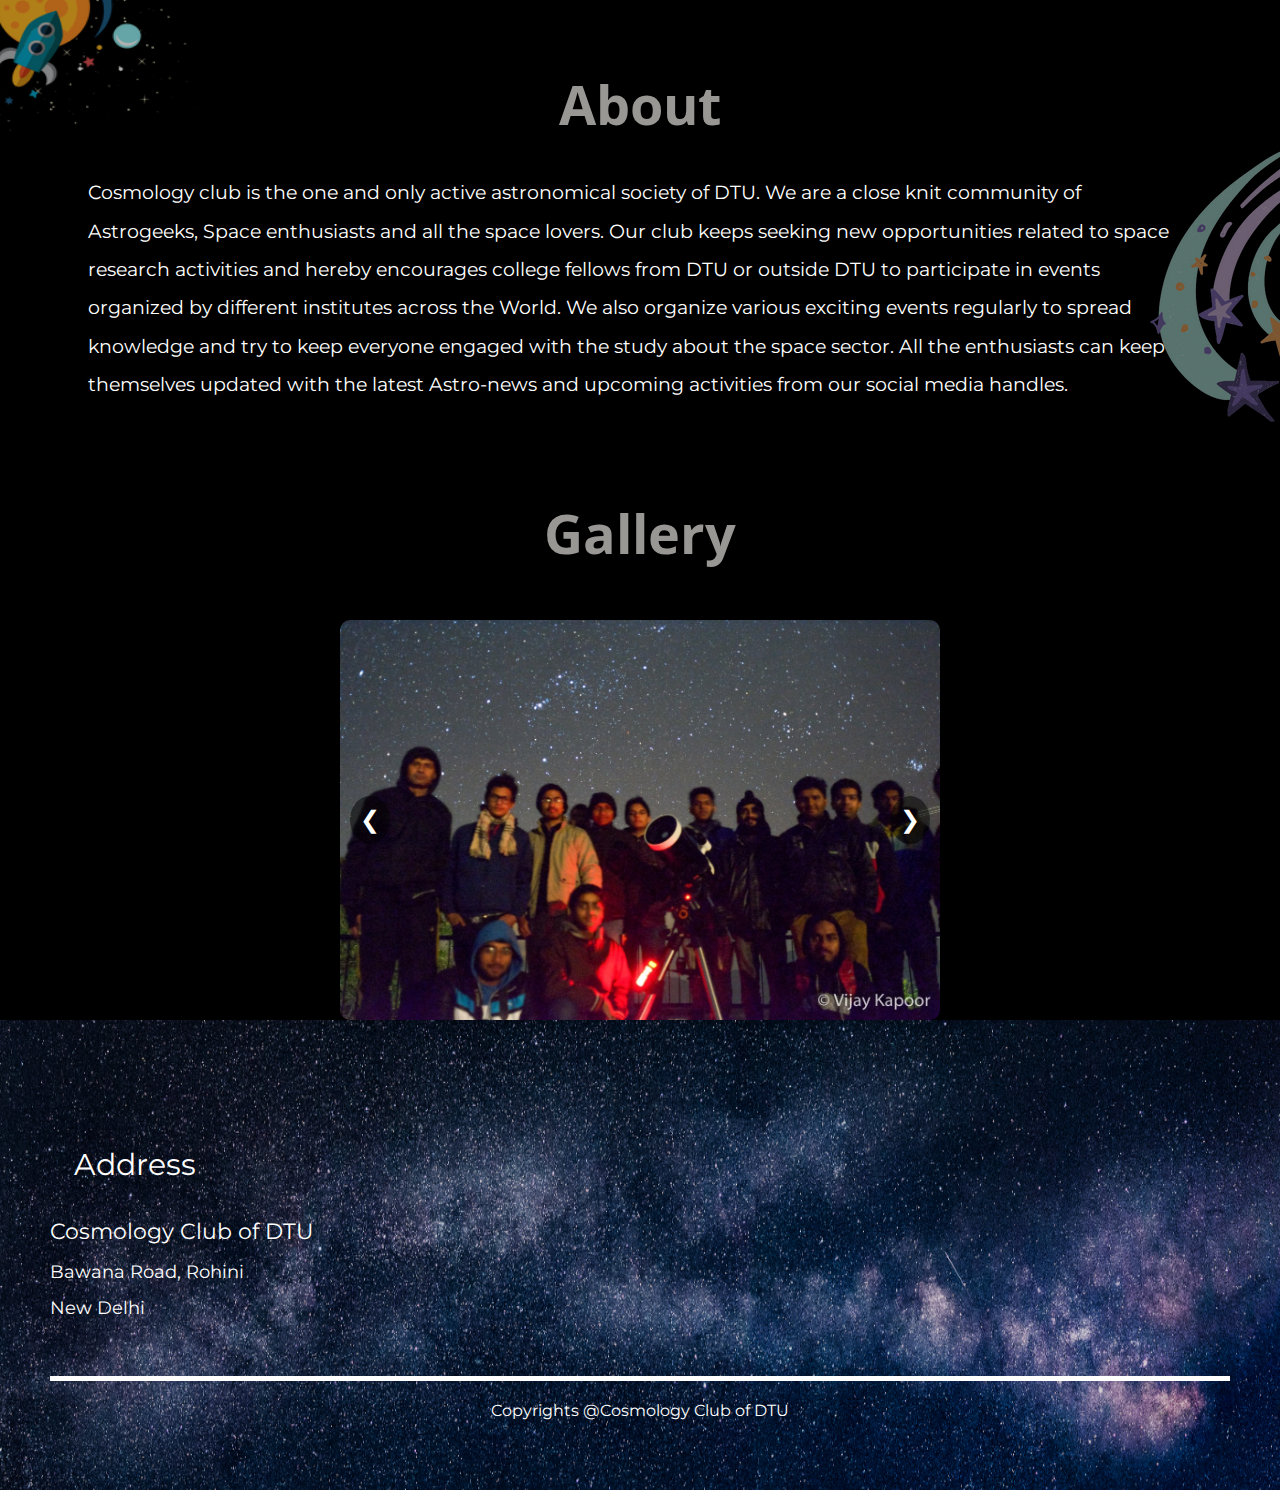
==== commit bfc91492: "Changed Cosmo logo to link and Created New Gallery" ====
--- a/index.html
+++ b/index.html
@@ -19,7 +19,7 @@
 <body>
   <div class="navbar">
     <div class="menu">
-      <img class="image" src="images/logo.png" alt="" />
+      <a href="index.html"><img class="image" src="images/logo.png" alt="" /></a>
       <ul class="subnav s1" id="primary">
         <li><a href="#MAV">Mission & Vision</a></li>
       </ul>
@@ -159,137 +159,17 @@
             <center>
               <h1 class="H1">Gallery</h1>
             </center>
-            <section id="slider">
-              <input type="radio" name="slider" id="s1" />
-              <input type="radio" name="slider" id="s2" />
-              <input type="radio" name="slider" id="s3" checked />
-              <input type="radio" name="slider" id="s4" />
-              <input type="radio" name="slider" id="s5" />
-              <input type="radio" name="slider" id="s6" />
-
-              <label for="s1" id="slide1">
-                <div class="img-container">
-                  <div class="box">
-                    <img src="images/groupMembers.jpg" height="100%" width="100%" />
-                    <div class="content">
-                      <div class="wrap">
-                        <a href="events.html#skyGrazing" style="text-decoration: none; color:white">
-                          <h1>Night Sky Excursion</h1>
-                          <p>
-                            The club organized a night sky excursion to Sariska.
-                          </p>
-                        </a>
-                      </div>
-                    </div>
-                  </div>
-                </div>
-              </label>
-              <label for="s2" id="slide2">
-                <a>
-                  <div class="img-container">
-                    <div class="box">
-                      <img src="images/cosmicConclave.jpg" height="100%" width="100%" />
-
-                      <div class="content">
-
-                        <div class="wrap">
-                          <a href="events.html#past" style="text-decoration: none; color:white">
-                            <h1>Cosmic Conclave</h1>
-                            <p>
-                              A 2 day event that was organized by the club to gather space lovers on the same line, to
-                              do various activities for fun. And it also aimed to provide an open window for interaction
-                              with researchers in this field to do the exchange of thoughts with each other.
-                            </p>
-                          </a>
-                        </div>
-
-                      </div>
-                    </div>
-                  </div>
-              </label>
-              <label for="s3" id="slide3">
-                <div class="img-container">
-                  <div class="box">
-                    <img src="images/estrella.jpg" height="100%" width="100%" />
-                    <div class="content">
-                      <div class="wrap">
-                        <a href="achievements.html" style="text-decoration: none; color:white">
-                          <h1>ASTRAX 2021 IIT MANDI</h1>
-                          <ul>
-                            <li>
-                              <p>
-                                Sunistha Nangal secured First rank in Estrella, a blog writing competition of Astrax
-                                2021.
-                              </p>
-                            </li>
-                            <li>
-                              <p>
-                                Parth Singh was second runner up in Shootong Star, a photography competition of Astrax
-                                2021.
-                              </p>
-                            </li>
-                          </ul>
-                        </a>
-                      </div>
-                    </div>
-                  </div>
-                </div>
-              </label>
-              <label for="s4" id="slide4">
-                <div class="img-container">
-                  <div class="box">
-                    <img src="images/astraLens.jpg" height="100%" width="100%" />
-                    <div class="content">
-                      <div class="wrap">
-                        <a href="events.html#current" style="text-decoration: none; color:white">
-                          <h1>Astra Lens</h1>
-                          <p>
-                            A photography competition in which 200 students participated from 30 different colleges
-                            across country.
-                          </p>
-                        </a>
-                      </div>
-                    </div>
-                  </div>
-                </div>
-              </label>
-              <label for="s5" id="slide5">
-                <div class="img-container">
-                  <div class="box">
-                    <img src="images/moonbanner.jpg#moon" height="100%" width="100%" />
-                    <div class="content">
-                      <div class="wrap">
-                        <a href="archive.html" style="text-decoration: none; color:white">
-                          <h1>Archive</h1>
-                          <p>
-                            Take a look at our amazing clicks from our lens.
-                          </p>
-                        </a>
-                      </div>
-                    </div>
-                  </div>
-                </div>
-              </label>
-
-              <!-- <label for="s6" id="slide6">
-                <div class="img-container">
-                  <div class="box">
-                    <img src="images/groupMembers.jpg" height="100%" width="100%" />
-                    <div class="content">
-                      <div class="wrap">
-                        <a href="events.html#skyGrazing" style="text-decoration: none; color:white">
-                          <h1>Night Sky</h1>
-                          <p>
-                            The club organized a night sky excursion to Sariska.
-                          </p>
-                        </a>
-                      </div>
-                    </div>
-                  </div>
-                </div>
-              </label> -->
-
-            </section>
+            <div class="slider-container">
+              <div class="slider">
+                <img src="images/groupMembers.jpg" alt="Image 1">
+                <img src="images/estrella.jpg" alt="Image 2">
+                <img
+                  src="https://lh7-us.googleusercontent.com/docsz/AD_4nXfQJETjyIGs9yIKENRkjP9mhYELWx03Nbpj2tE6I4e9aJ2e9akVaKI81LvBTXEhrjWmykFIpVSChLEgowFKhhtotl3qeS3moFfxcXmYq0wnxUohOEA_prTGk7_Bestl0IVrq0mwwicQu10gCj8iFVyCmzeB?key=1lnbn8-Az2qyojsnZFp1DQ"
+                  alt="Image 3">
+              </div>
+              <button class="prev" onclick="prevSlide()">&#10094;</button>
+              <button class="next" onclick="nextSlide()">&#10095;</button>
+            </div>
           </div>
           <!-- Winners -->
 
--- a/home.css
+++ b/home.css
@@ -335,6 +335,10 @@
   background-color: #000;
   color: white;
   padding-top: 60px;
+  display: flex;
+  flex-direction: column;
+  justify-content: center;
+  align-items: center;
 }
 
 /* Gallery Finish */
@@ -588,6 +592,52 @@
   height: 100vh;
 }
 
+/*Gallery Changes*/
+.slider-container {
+  margin-top: 50px;
+  position: relative;
+  width: 60%;
+  max-width: 600px;
+  overflow: hidden;
+  border-radius: 10px;
+  box-shadow: 0 4px 8px rgba(0, 0, 0, 0.2);
+}
+
+.slider {
+  display: flex;
+  transition: transform 0.5s ease-in-out;
+}
+
+.slider img {
+  width: 100%;
+  display: block;
+}
+
+.slider-container button {
+  position: absolute;
+  top: 50%;
+  transform: translateY(-50%);
+  background-color: rgba(0, 0, 0, 0.5);
+  color: white;
+  border: none;
+  padding: 10px;
+  cursor: pointer;
+  font-size: 24px;
+  border-radius: 50%;
+}
+
+.prev {
+  left: 10px;
+}
+
+.next {
+  right: 10px;
+}
+
+.slider-container button:hover {
+  background-color: rgba(0, 0, 0, 0.8);
+}
+
 @media (max-width: 600px) {
   .moon {
     left: 0;
@@ -675,4 +725,27 @@
     align-items: center;
     justify-content: space-around;
   }
+
+  .slider-container {
+    width: 100%;
+    /* Make it wider on smaller screens */
+    max-width: 90%;
+    height: auto;
+  }
+
+  .gallery .H1 {
+    padding-bottom: 40px;
+  }
+
+  .slider-container button {
+    font-size: 18px;
+    /* Make buttons smaller */
+    padding: 8px;
+  }
+
+  .slide img {
+    width: 100%;
+    height: auto;
+    /* Maintain aspect ratio */
+  }
 }--- a/css/gallery.css
+++ b/css/gallery.css
@@ -10,6 +10,7 @@
   padding-bottom: 100px;
   box-sizing: border-box;
 }
+
 .img-container .box {
   position: relative;
   display: inline-block;
@@ -19,12 +20,14 @@
   background: #262626;
   overflow: hidden;
 }
+
 .img-container .box img {
   position: relative;
   width: 100%;
   height: 100%;
   transition: 5s;
 }
+
 .img-container .box:hover img {
   transform: scale(2);
 }
@@ -40,16 +43,19 @@
   transition: 1s;
   z-index: 2;
 }
+
 .img-container .box::before {
   transform: scale(1, 0);
   border-left: 1px solid #fff;
   border-right: 1px solid #fff;
 }
+
 .img-container .box::after {
   transform: scale(0, 1);
   border-top: 1px solid #fff;
   border-bottom: 1px solid #fff;
 }
+
 .img-container .box:hover::before,
 .container .box:hover::after {
   transform: scale(1, 1);
@@ -67,15 +73,18 @@
   align-items: center;
   transition: 1s;
 }
+
 .img-container .box:hover .content {
   background: rgba(0, 0, 0, 0.7);
 }
+
 .img-container .box .content .wrap {
   box-sizing: border-box;
   padding: 20px;
   color: #fff;
   z-index: 3;
 }
+
 .img-container .box .content .wrap h1 {
   position: relative;
   font-size: 20px;
@@ -84,10 +93,12 @@
   opacity: 0;
   transition: 1s;
 }
+
 .img-container .box:hover .content .wrap h1 {
   transform: translateY(0);
   opacity: 1;
 }
+
 .img-container .box .content .wrap p {
   position: relative;
   font-size: 15px;
@@ -95,14 +106,15 @@
   opacity: 0;
   transition: 0.5s;
 }
+
 .img-container .box:hover .content .wrap p {
   transform: translateY(0px);
   opacity: 1;
 }
 
-.img-link{
+.img-link {
   text-decoration: none;
-  
+
 }
 
 /* Main Rotation */
@@ -128,62 +140,66 @@
   transition: transform 0.4s ease;
 }
 
-#s1:checked ~ #slide4,
-#s2:checked ~ #slide5,
-#s3:checked ~ #slide1,
-#s4:checked ~ #slide2,
-#s5:checked ~ #slide3 {
+#s1:checked~#slide4,
+#s2:checked~#slide5,
+#s3:checked~#slide1,
+#s4:checked~#slide2,
+#s5:checked~#slide3 {
   box-shadow: 0 1px 4px 0 rgba(0, 0, 0, 0.37);
   transform: translate3d(-30%, 0, -200px);
 }
 
-#s1:checked ~ #slide5,
-#s2:checked ~ #slide1,
-#s3:checked ~ #slide2,
-#s4:checked ~ #slide3,
-#s5:checked ~ #slide4 {
+#s1:checked~#slide5,
+#s2:checked~#slide1,
+#s3:checked~#slide2,
+#s4:checked~#slide3,
+#s5:checked~#slide4 {
   box-shadow: 0 6px 10px 0 rgba(0, 0, 0, 0.3), 0 2px 2px 0 rgba(0, 0, 0, 0.2);
   transform: translate3d(-15%, 0, -100px);
 }
 
-#s1:checked ~ #slide1,
-#s2:checked ~ #slide2,
-#s3:checked ~ #slide3,
-#s4:checked ~ #slide4,
-#s5:checked ~ #slide5 {
+#s1:checked~#slide1,
+#s2:checked~#slide2,
+#s3:checked~#slide3,
+#s4:checked~#slide4,
+#s5:checked~#slide5 {
   box-shadow: 0 13px 25px 0 rgba(0, 0, 0, 0.3), 0 11px 7px 0 rgba(0, 0, 0, 0.19);
   transform: translate3d(0, 0, 0);
 }
 
-#s1:checked ~ #slide2,
-#s2:checked ~ #slide3,
-#s3:checked ~ #slide4,
-#s4:checked ~ #slide5,
-#s5:checked ~ #slide1 {
+#s1:checked~#slide2,
+#s2:checked~#slide3,
+#s3:checked~#slide4,
+#s4:checked~#slide5,
+#s5:checked~#slide1 {
   box-shadow: 0 6px 10px 0 rgba(0, 0, 0, 0.3), 0 2px 2px 0 rgba(0, 0, 0, 0.2);
   transform: translate3d(15%, 0, -100px);
 }
 
-#s1:checked ~ #slide3,
-#s2:checked ~ #slide4,
-#s3:checked ~ #slide5,
-#s4:checked ~ #slide1,
-#s5:checked ~ #slide2 {
+#s1:checked~#slide3,
+#s2:checked~#slide4,
+#s3:checked~#slide5,
+#s4:checked~#slide1,
+#s5:checked~#slide2 {
   box-shadow: 0 1px 4px 0 rgba(0, 0, 0, 0.37);
   transform: translate3d(30%, 0, -200px);
 }
-@media (max-width: 600px){
-.gallery label img {
+
+@media (max-width: 600px) {
+  .gallery label img {
     transform: scale(1, 1.2);
   }
+
   .gallery {
     padding-top: 40px;
     padding-bottom: 100px;
   }
-  .img-container .box{
-    height:300px;
-  }
-  .gallery .H1{
-    padding-bottom: 100px;
-  }
-}
+
+  .img-container .box {
+    height: 300px;
+  }
+
+  .gallery .H1 {
+    padding-bottom: 40px;
+  }
+}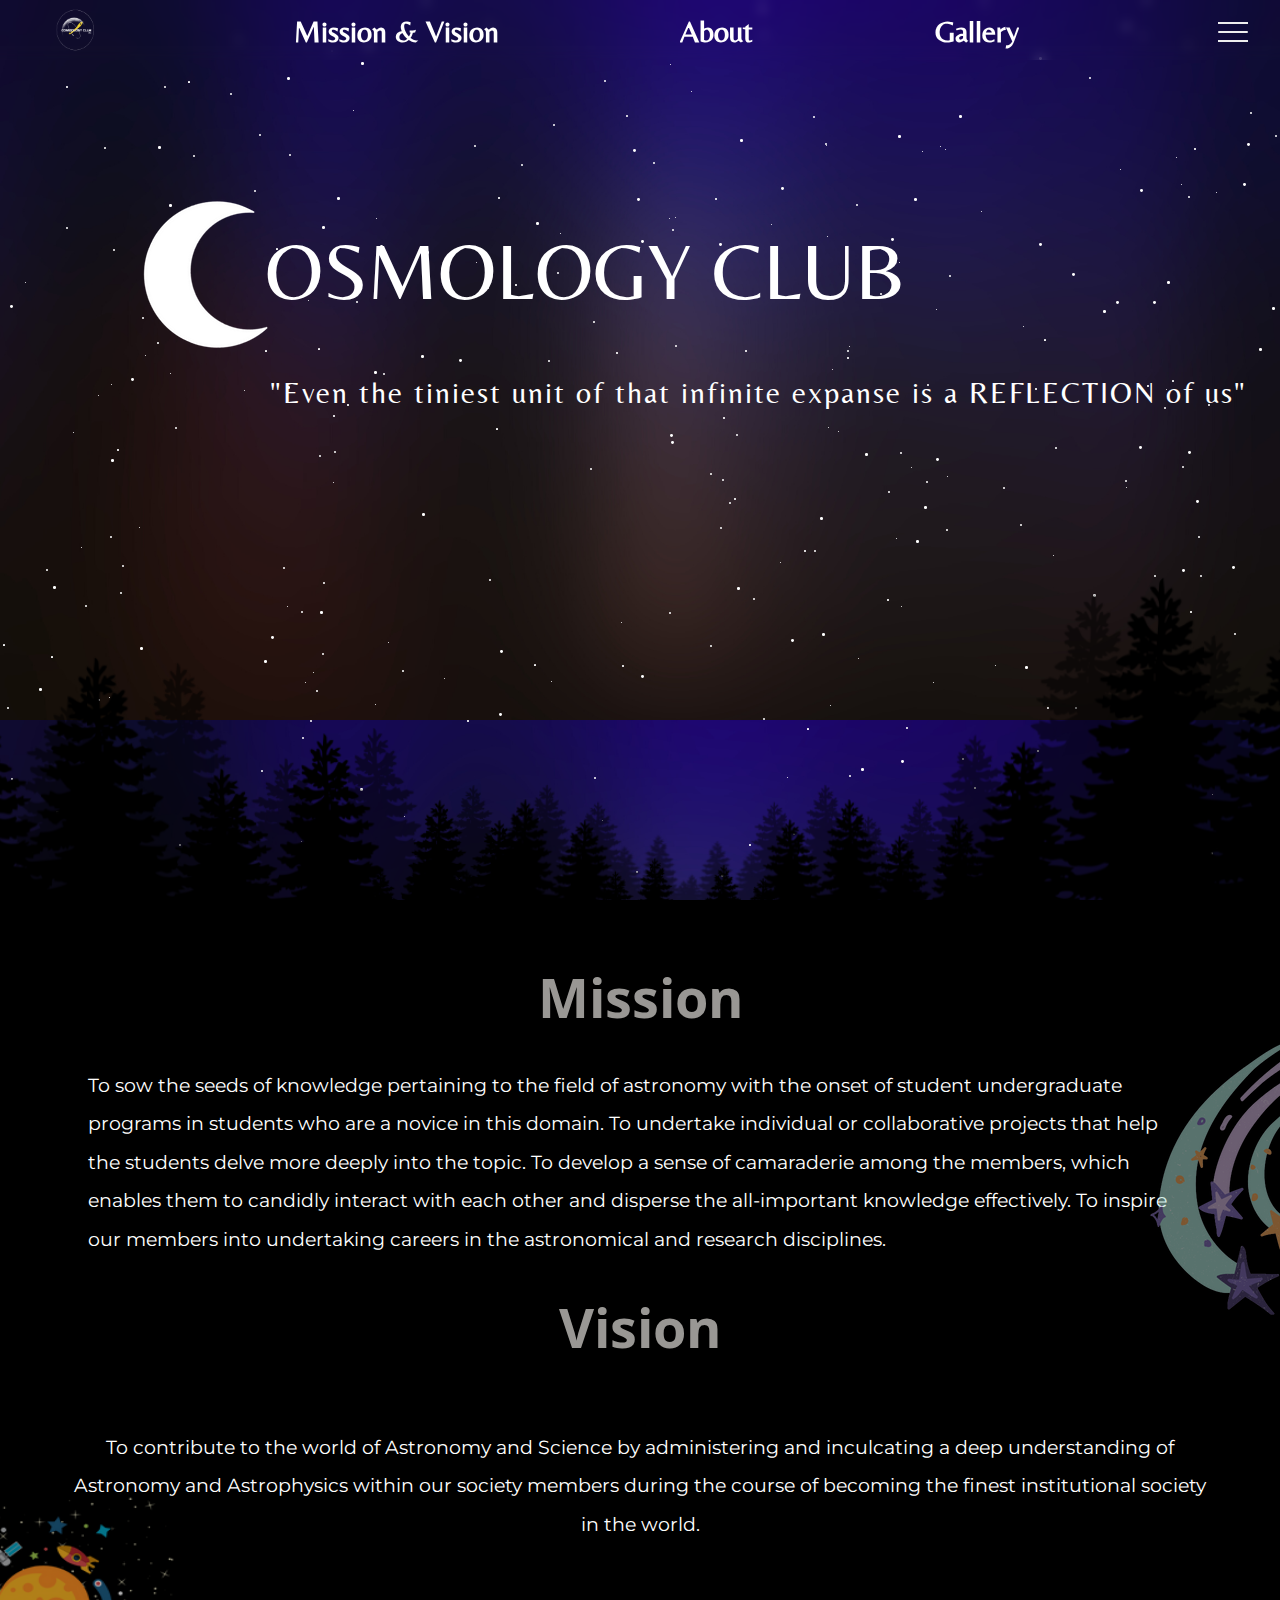
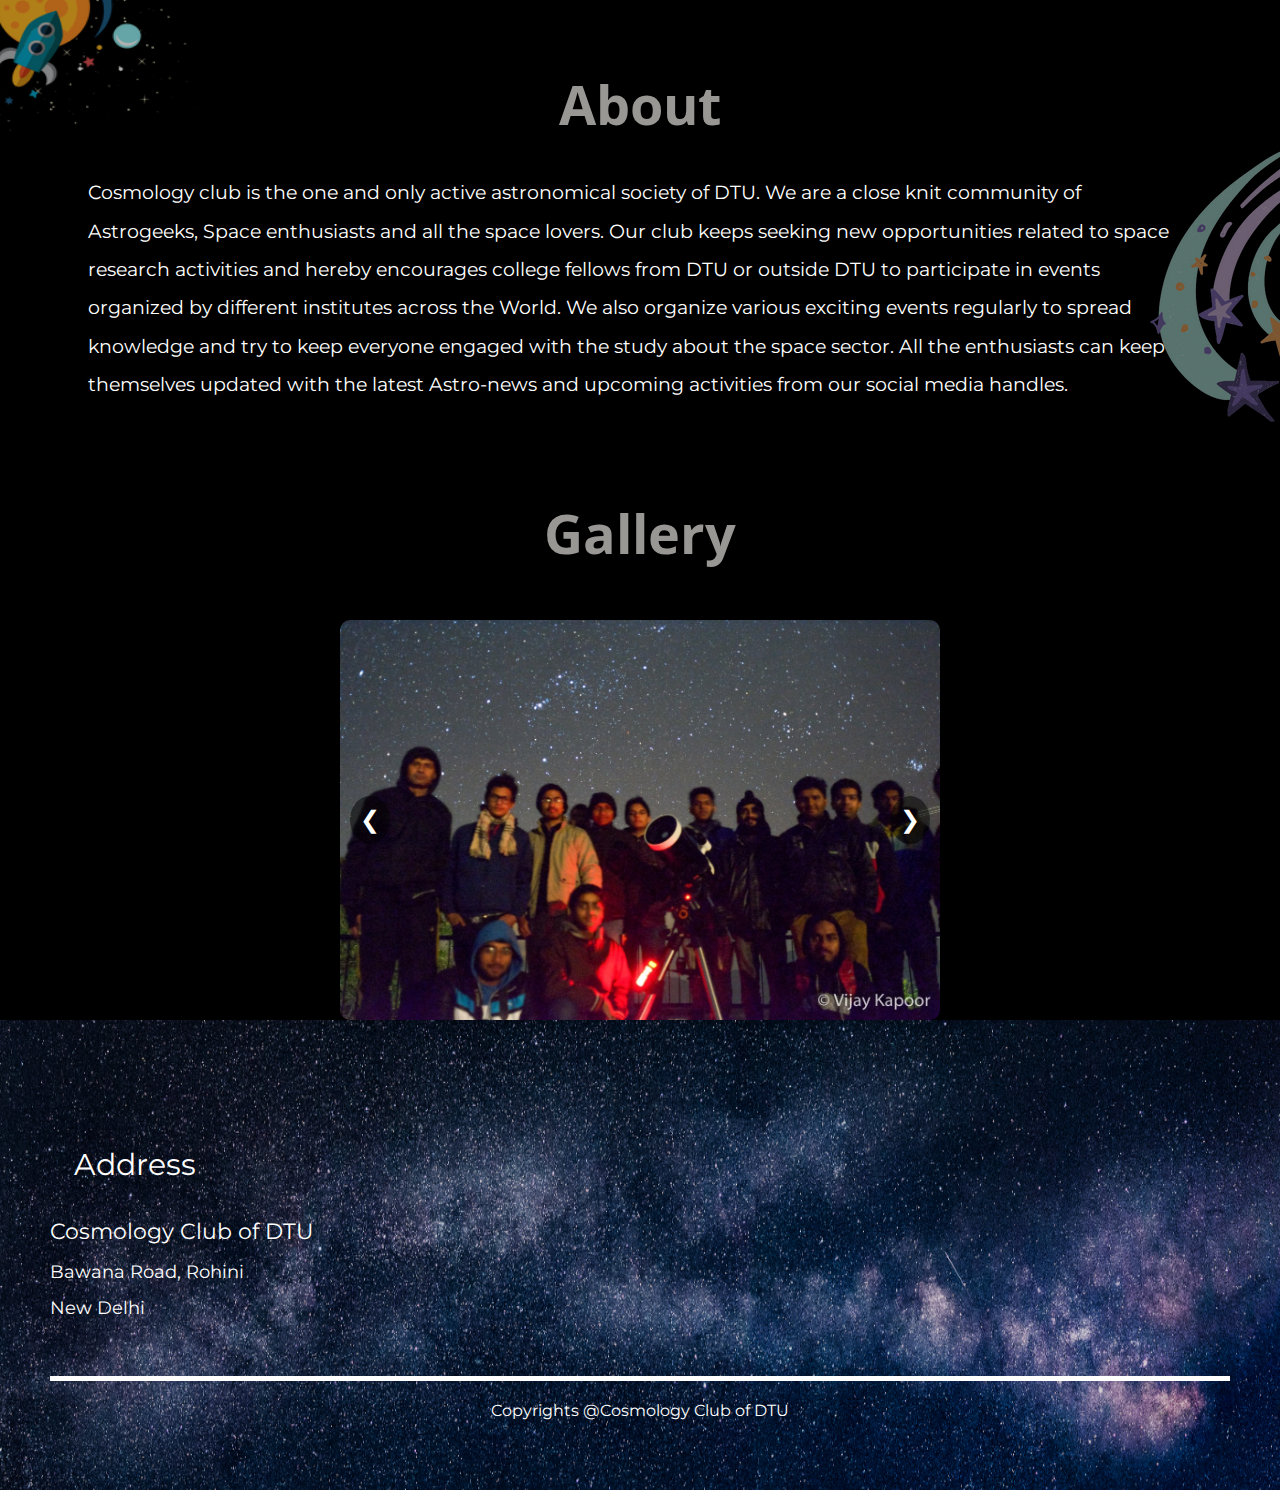
==== commit 633b2c80: "Updated Hamburger Icon on all pages except Team" ====
--- a/index.html
+++ b/index.html
@@ -218,7 +218,7 @@
     <div class="links">
       <ul>
         <li>
-          <a href="#" class="home">Home</a>
+          <a href="index.html" class="home">Home</a>
         </li>
         <li>
           <a href="events.html">Events</a>
--- a/home.css
+++ b/home.css
@@ -748,4 +748,47 @@
     height: auto;
     /* Maintain aspect ratio */
   }
+
+  /* HAMBURGER ICON MOBILE RESPONSIVE CODE STARTS */
+
+  .container.active .main {
+    transform: perspective(800px) rotateY(15deg) translateZ(80px) scale(0.4);
+    overflow: hidden;
+    /* Prevents content overlap */
+  }
+
+  .navbar.active .bar {
+    transform: rotate(180deg);
+  }
+
+  .navbar.active .subnav {
+    display: none;
+  }
+
+  .container.active .main .mainbody {
+    display: none;
+  }
+
+  @keyframes main-animation {
+    from {
+      transform: perspective(800px) rotateY(15deg) translateZ(80px) scale(0.4);
+    }
+
+    to {
+      transform: perspective(800px) rotateY(15deg) translateZ(80px) scale(0.4);
+    }
+  }
+
+  /* HAMBURGER ICON MOBILE RESPONSIVE CODE ENDS */
+  .shadow.one {
+    display: none;
+  }
+
+  .shadow.two {
+    display: none;
+  }
+
+  .container.active {
+    height: 100vh;
+  }
 }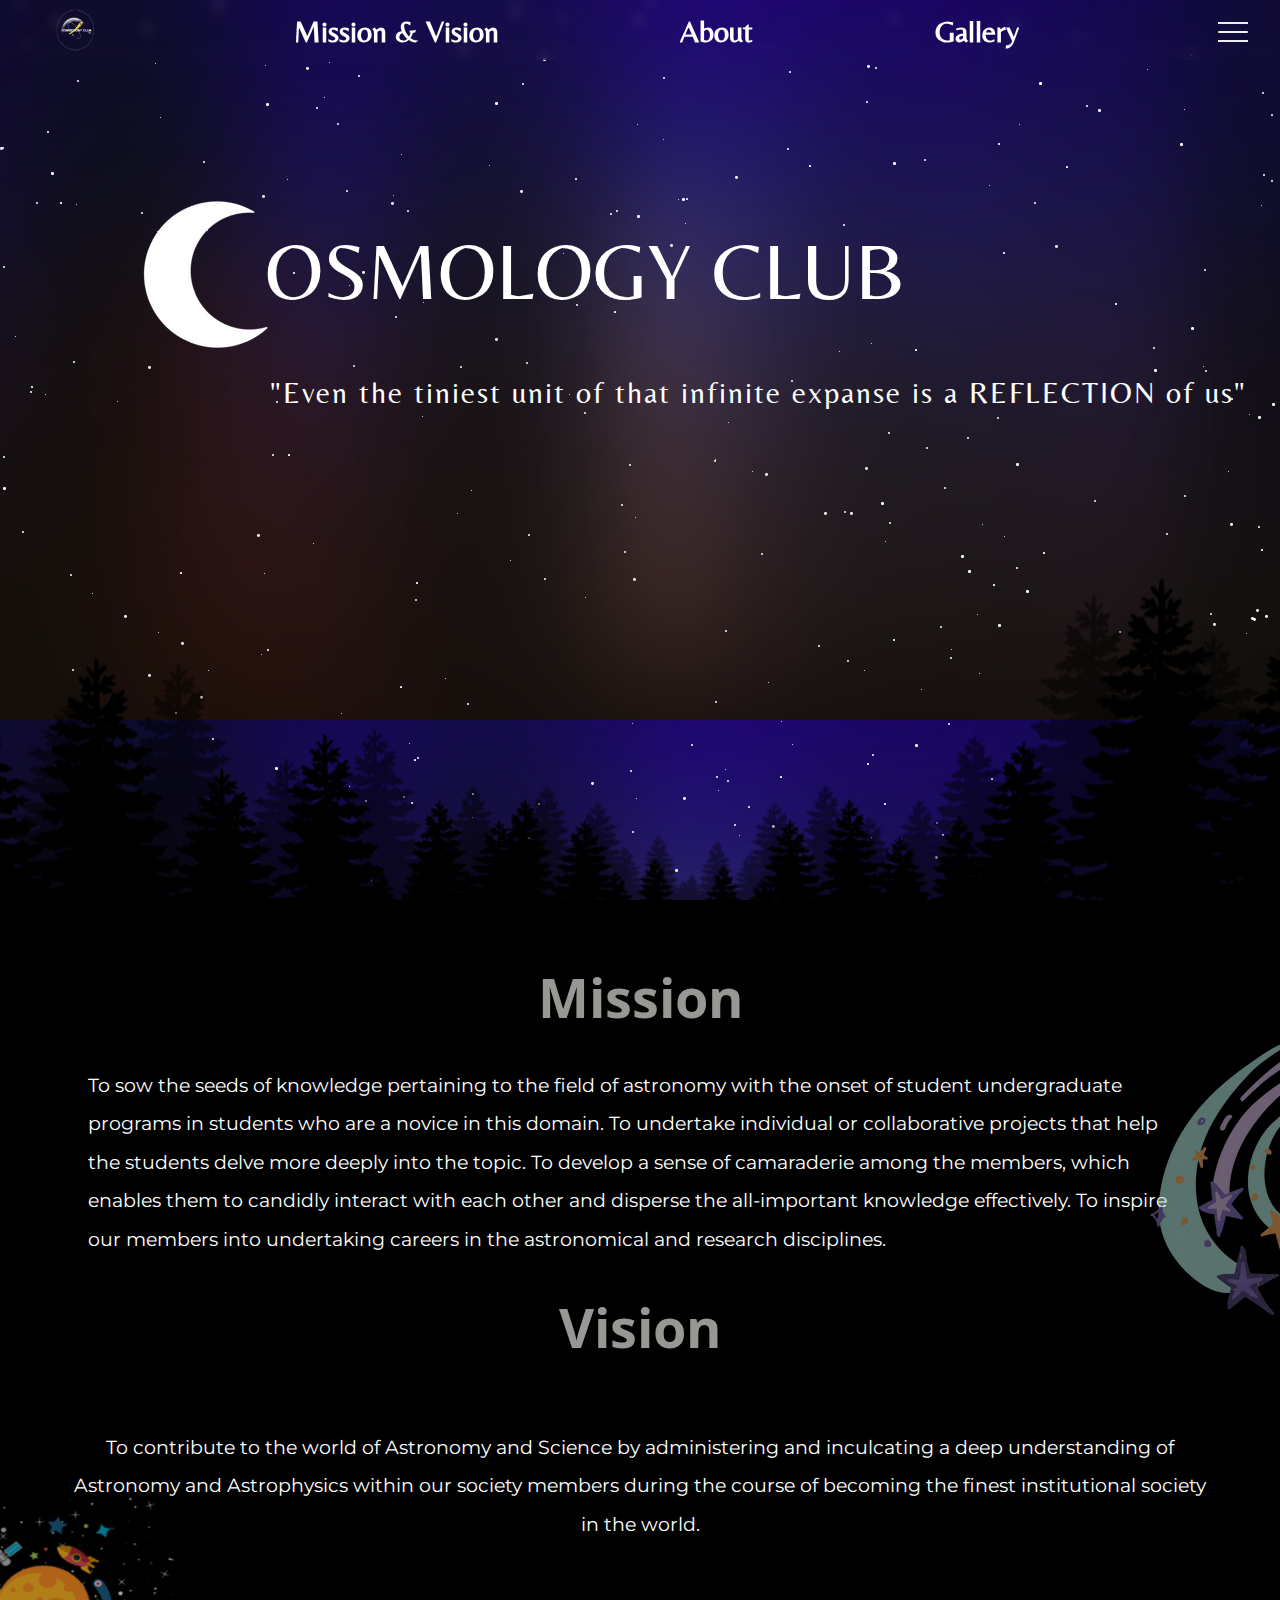
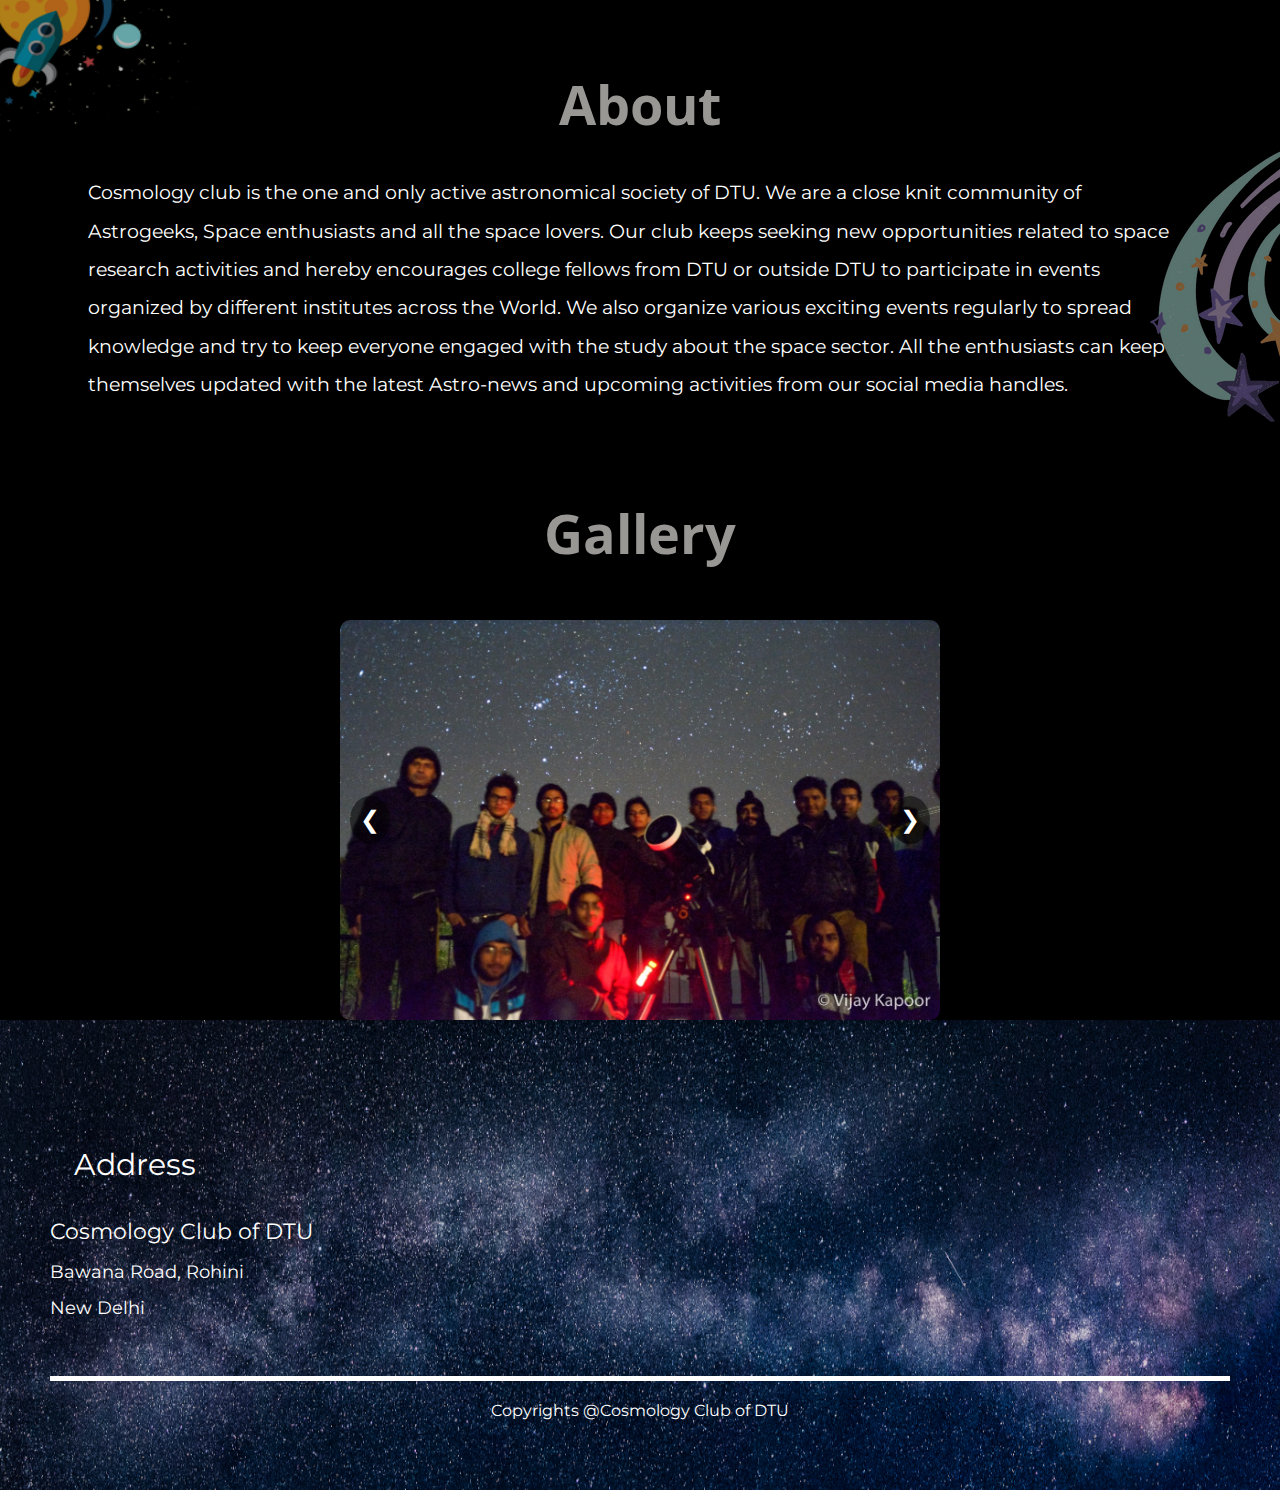
==== commit 16dc1dc7: "Revert "Updated Hamburger Icon on all pages except Team"" ====
--- a/index.html
+++ b/index.html
@@ -218,7 +218,7 @@
     <div class="links">
       <ul>
         <li>
-          <a href="index.html" class="home">Home</a>
+          <a href="#" class="home">Home</a>
         </li>
         <li>
           <a href="events.html">Events</a>
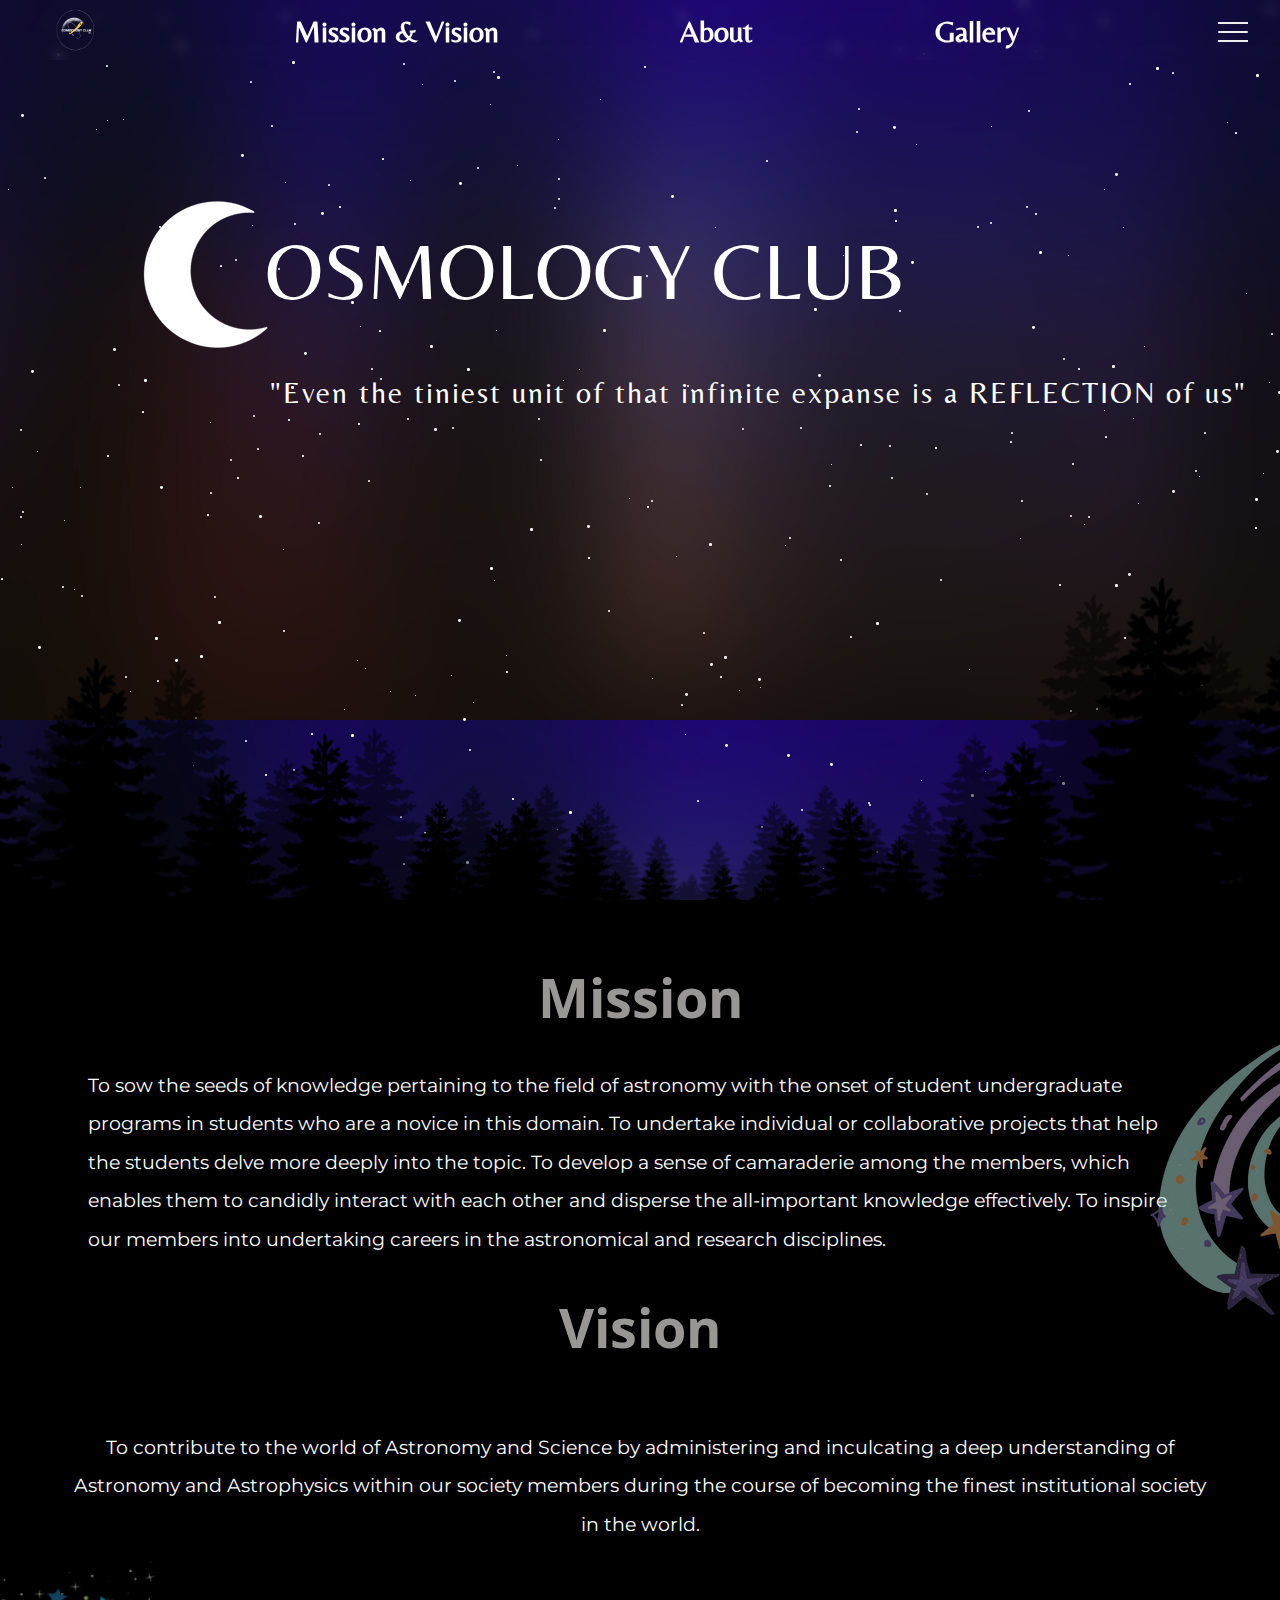
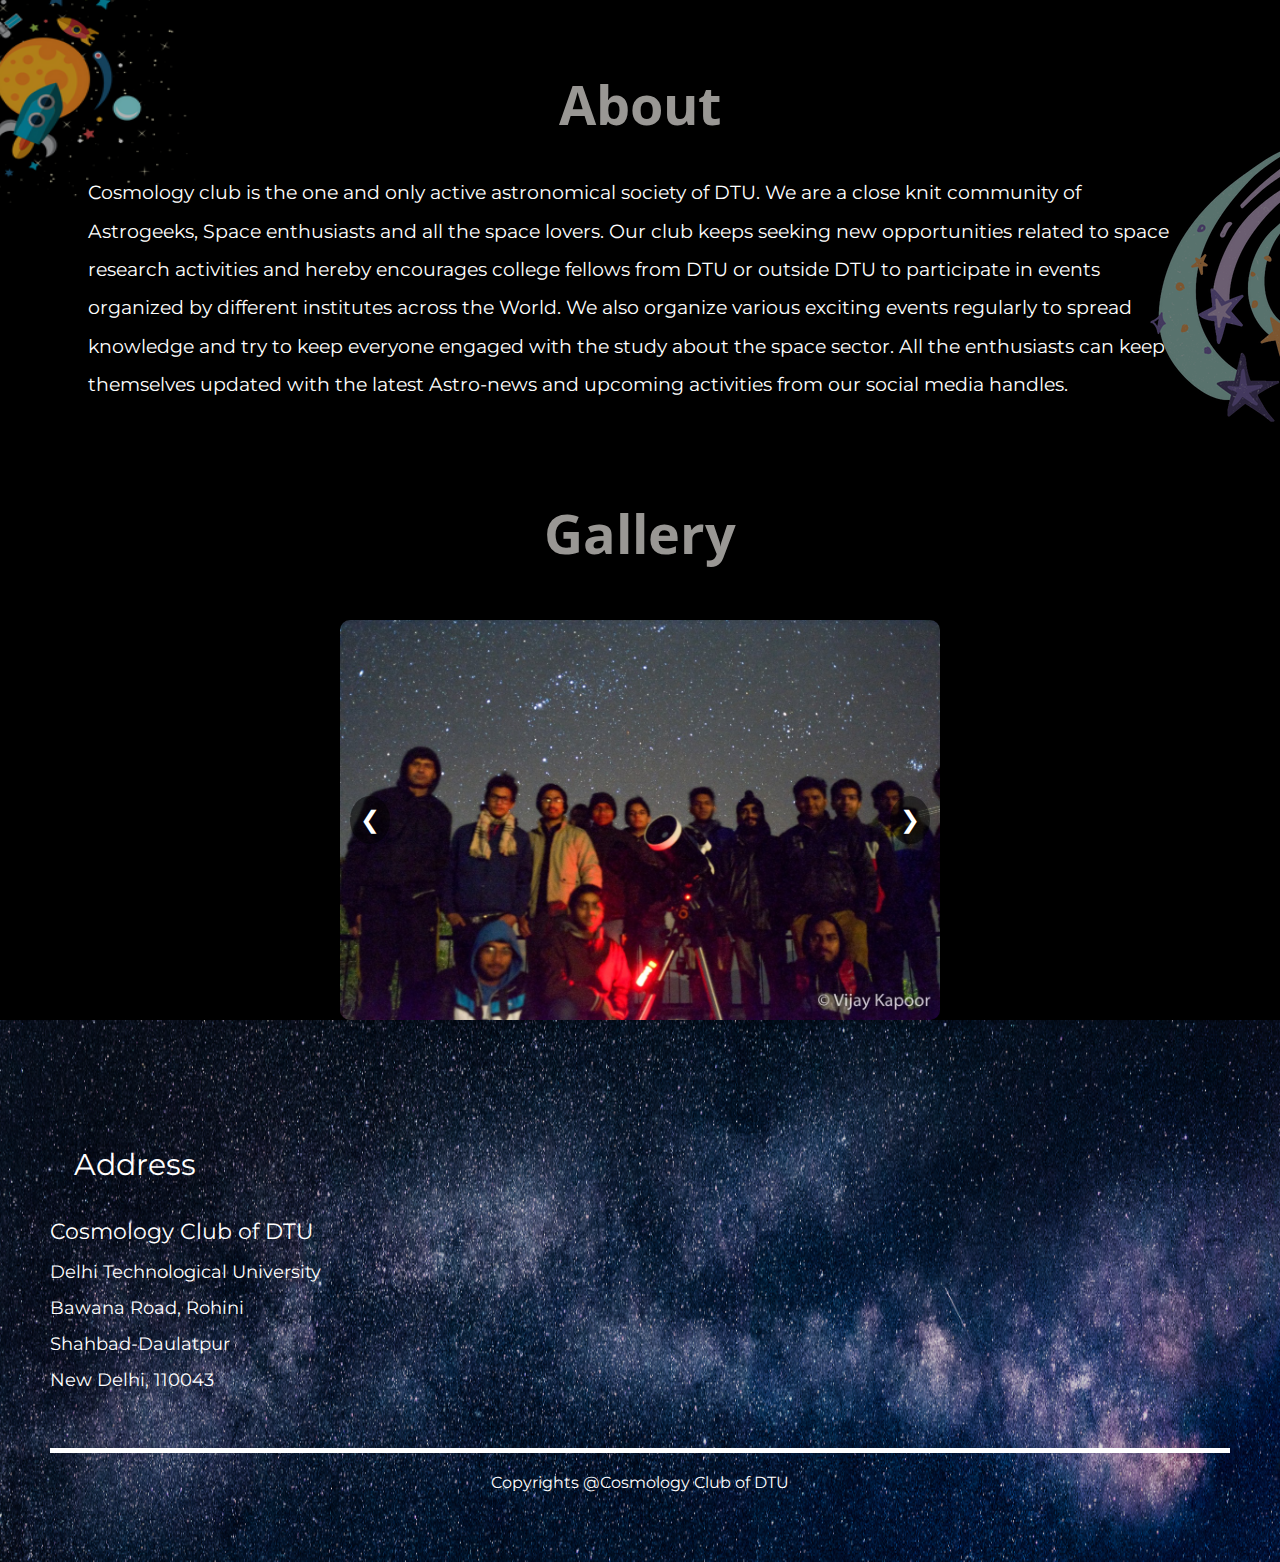
==== commit fcf157fc: "Updated Footer on all Pages" ====
--- a/index.html
+++ b/index.html
@@ -186,8 +186,10 @@
                   target="_blank"><i class="fas fa-map-marker-alt fa-2x"></i></a>
                 &nbsp;&nbsp; Address
                 <div class="fhead">Cosmology Club of DTU</div>
+                <div class="fsub">Delhi Technological University</div>
                 <div class="fsub">Bawana Road, Rohini</div>
-                <div class="fsub">New Delhi</div>
+                <div class="fsub">Shahbad-Daulatpur</div>
+                <div class="fsub">New Delhi, 110043</div>
               </div>
               <div class="Icons">
                 <span>
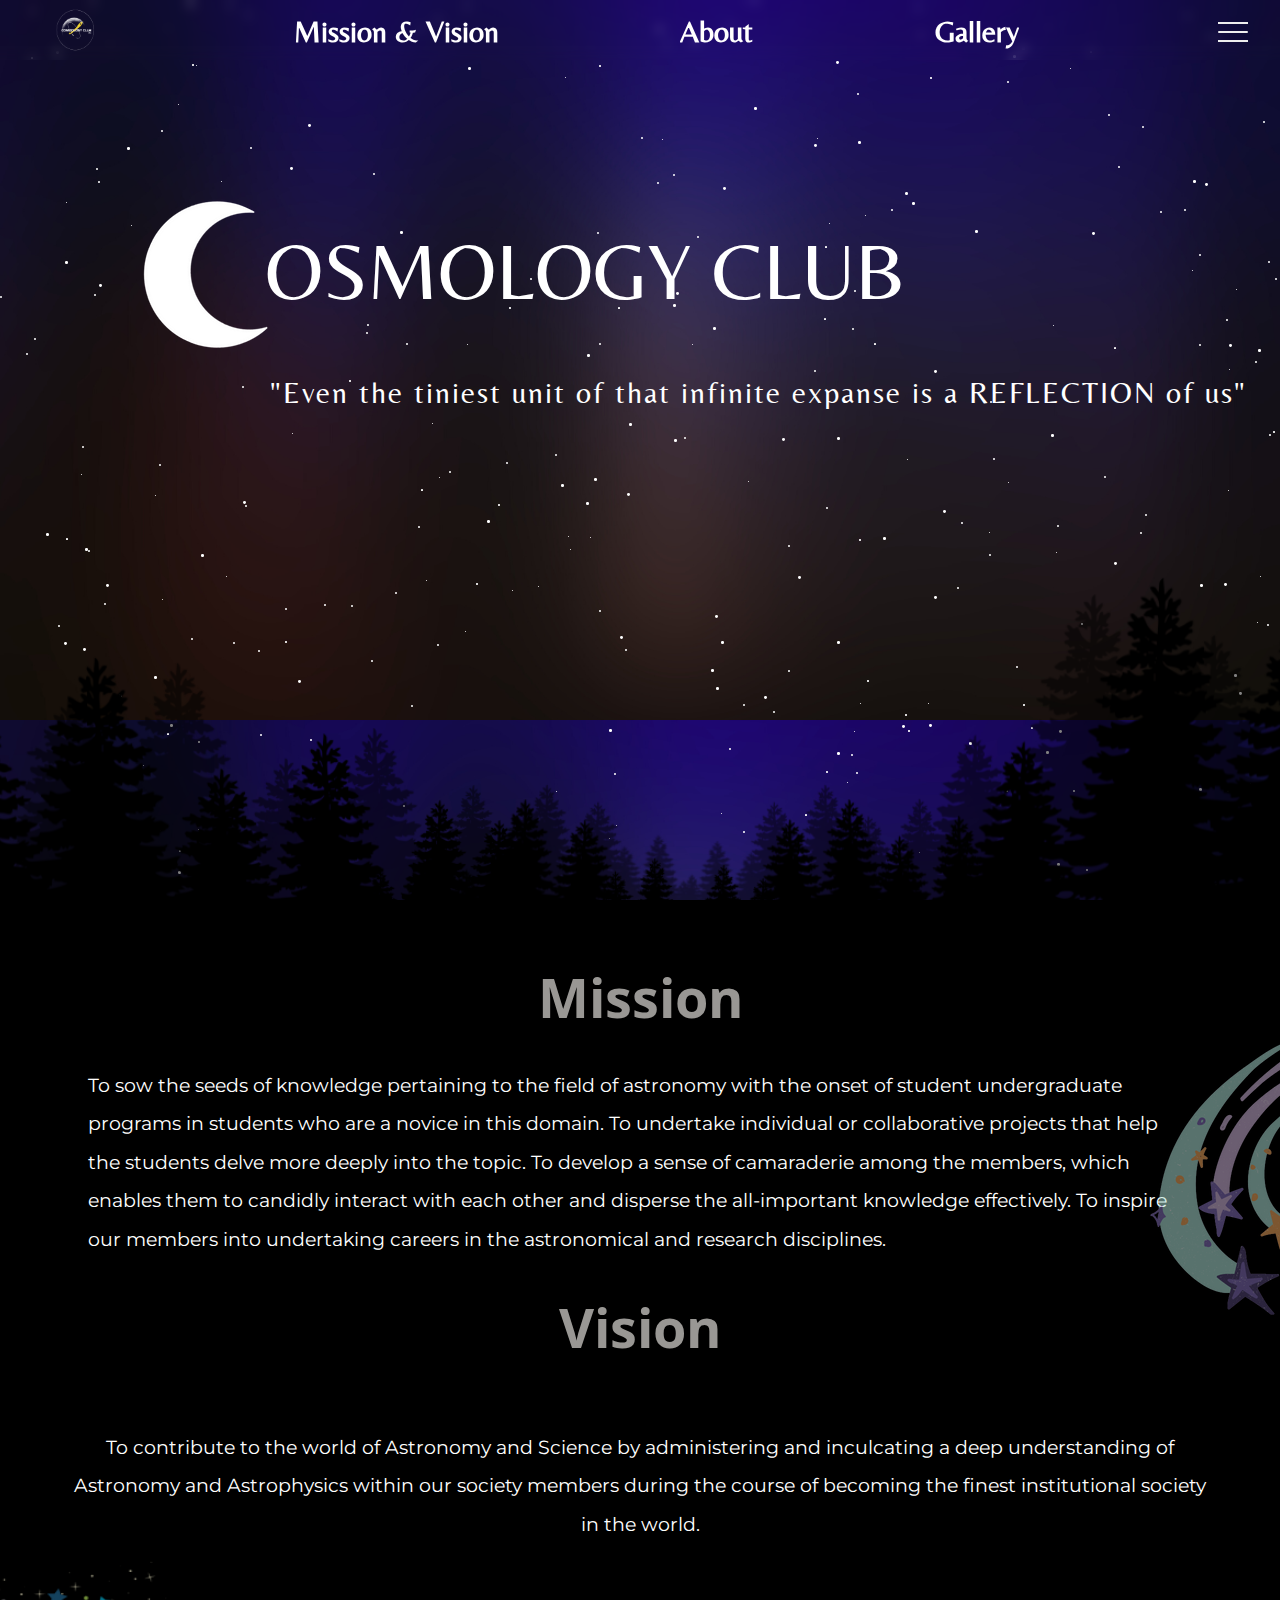
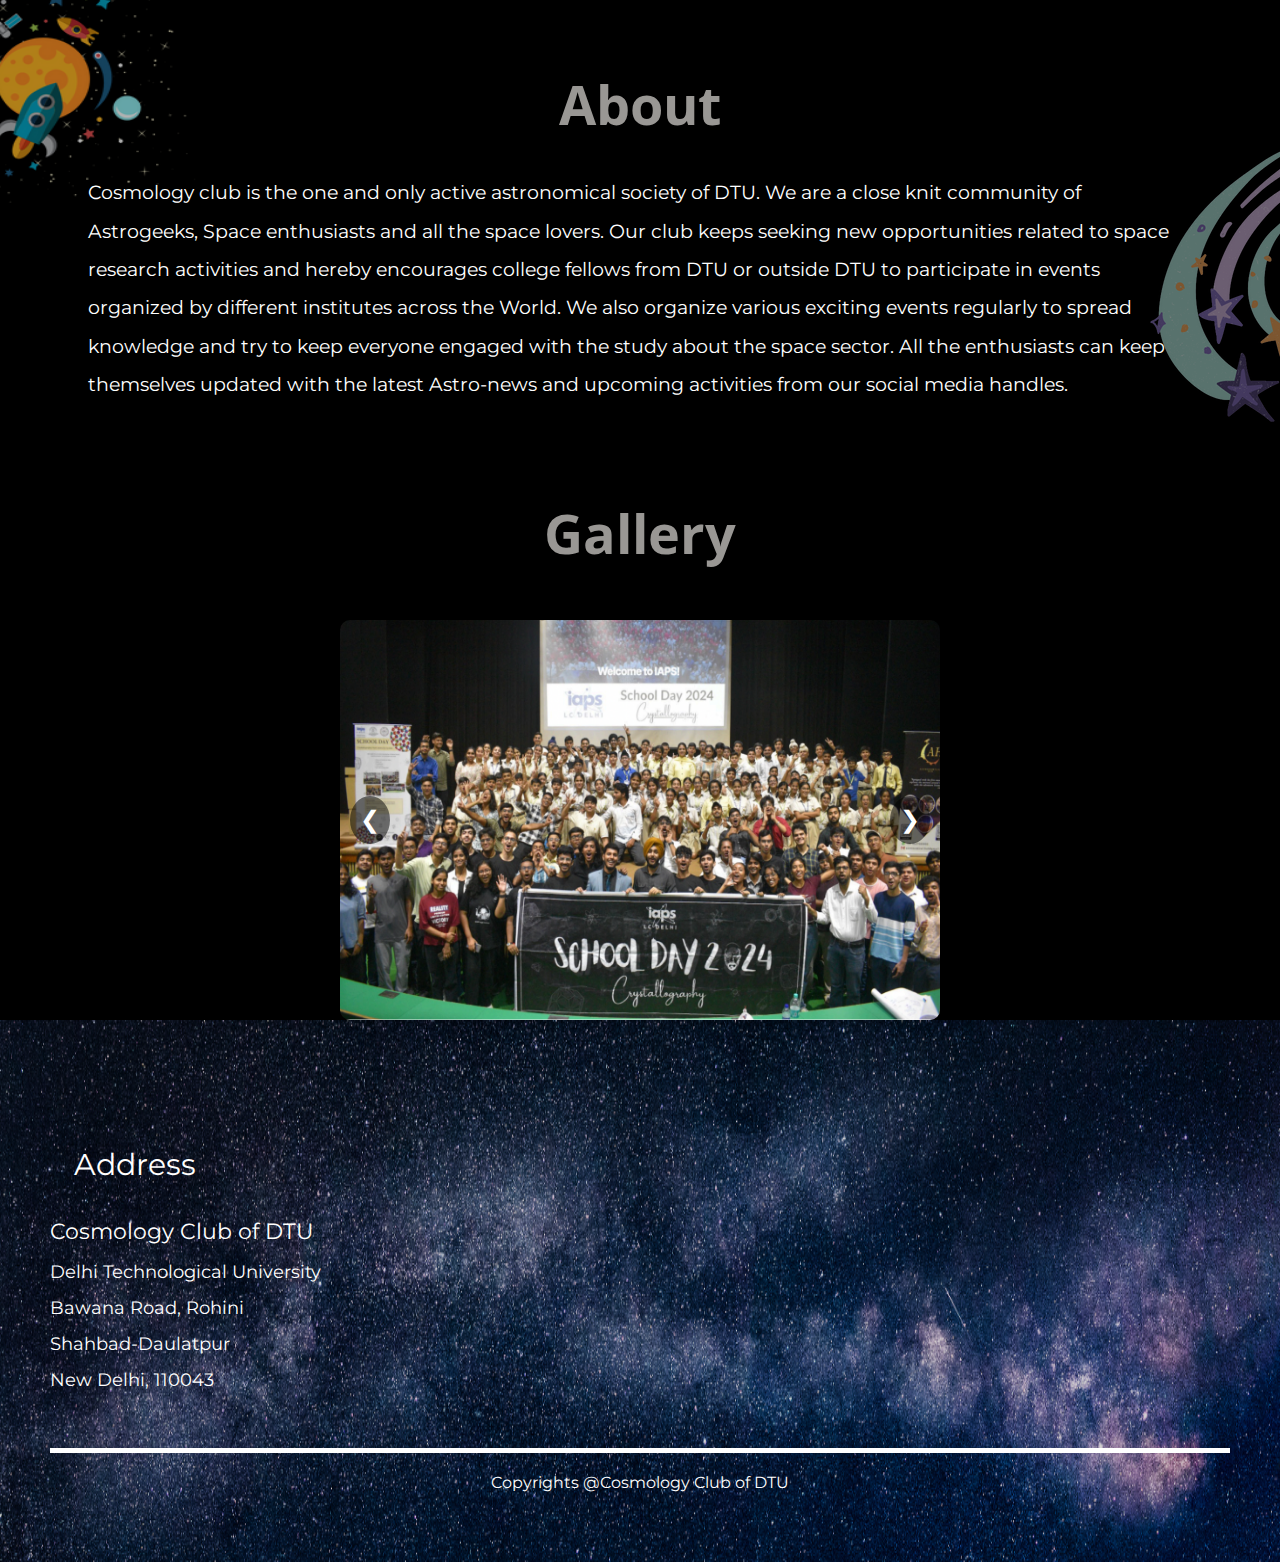
==== commit f2ec5375: "Updated Gallery and Made Teams Page Responsive" ====
--- a/index.html
+++ b/index.html
@@ -161,13 +161,13 @@
             </center>
             <div class="slider-container">
               <div class="slider">
-                <img src="images/groupMembers.jpg" alt="Image 1">
-                <img src="images/estrella.jpg" alt="Image 2">
-                <img
-                  src="https://lh7-us.googleusercontent.com/docsz/AD_4nXfQJETjyIGs9yIKENRkjP9mhYELWx03Nbpj2tE6I4e9aJ2e9akVaKI81LvBTXEhrjWmykFIpVSChLEgowFKhhtotl3qeS3moFfxcXmYq0wnxUohOEA_prTGk7_Bestl0IVrq0mwwicQu10gCj8iFVyCmzeB?key=1lnbn8-Az2qyojsnZFp1DQ"
-                  alt="Image 3">
-              </div>
-              <button class="prev" onclick="prevSlide()">&#10094;</button>
+                <img src="images/past2.png" alt="Image 1" height="400px" width="450px">
+                <img src="images/estrella.jpg" alt="Image 2" height="400px" width="450px">
+                <img src="images/galley1.jpeg" alt="Image 3" height="400px" width="450px">
+                <img src="images/gallery2.jpeg" alt="Image 3" height="400px" width="450px">
+                <img src="images/gallery3.jpeg" alt="Image 4" height="400px" width="450px">
+              </div>
+              <button class=" prev" onclick="prevSlide()">&#10094;</button>
               <button class="next" onclick="nextSlide()">&#10095;</button>
             </div>
           </div>
--- a/home.css
+++ b/home.css
@@ -18,7 +18,8 @@
   min-height: 100%;
   width: 100%;
   background-color: #1b033b;
-  background-image: linear-gradient(135deg, #1a0333 0%, #180525 74%);
+  /*background-image: linear-gradient(135deg, #1a0333 0%, #180525 74%);
+  */
   overflow-x: hidden;
   transform-style: preserve-3d;
 }
